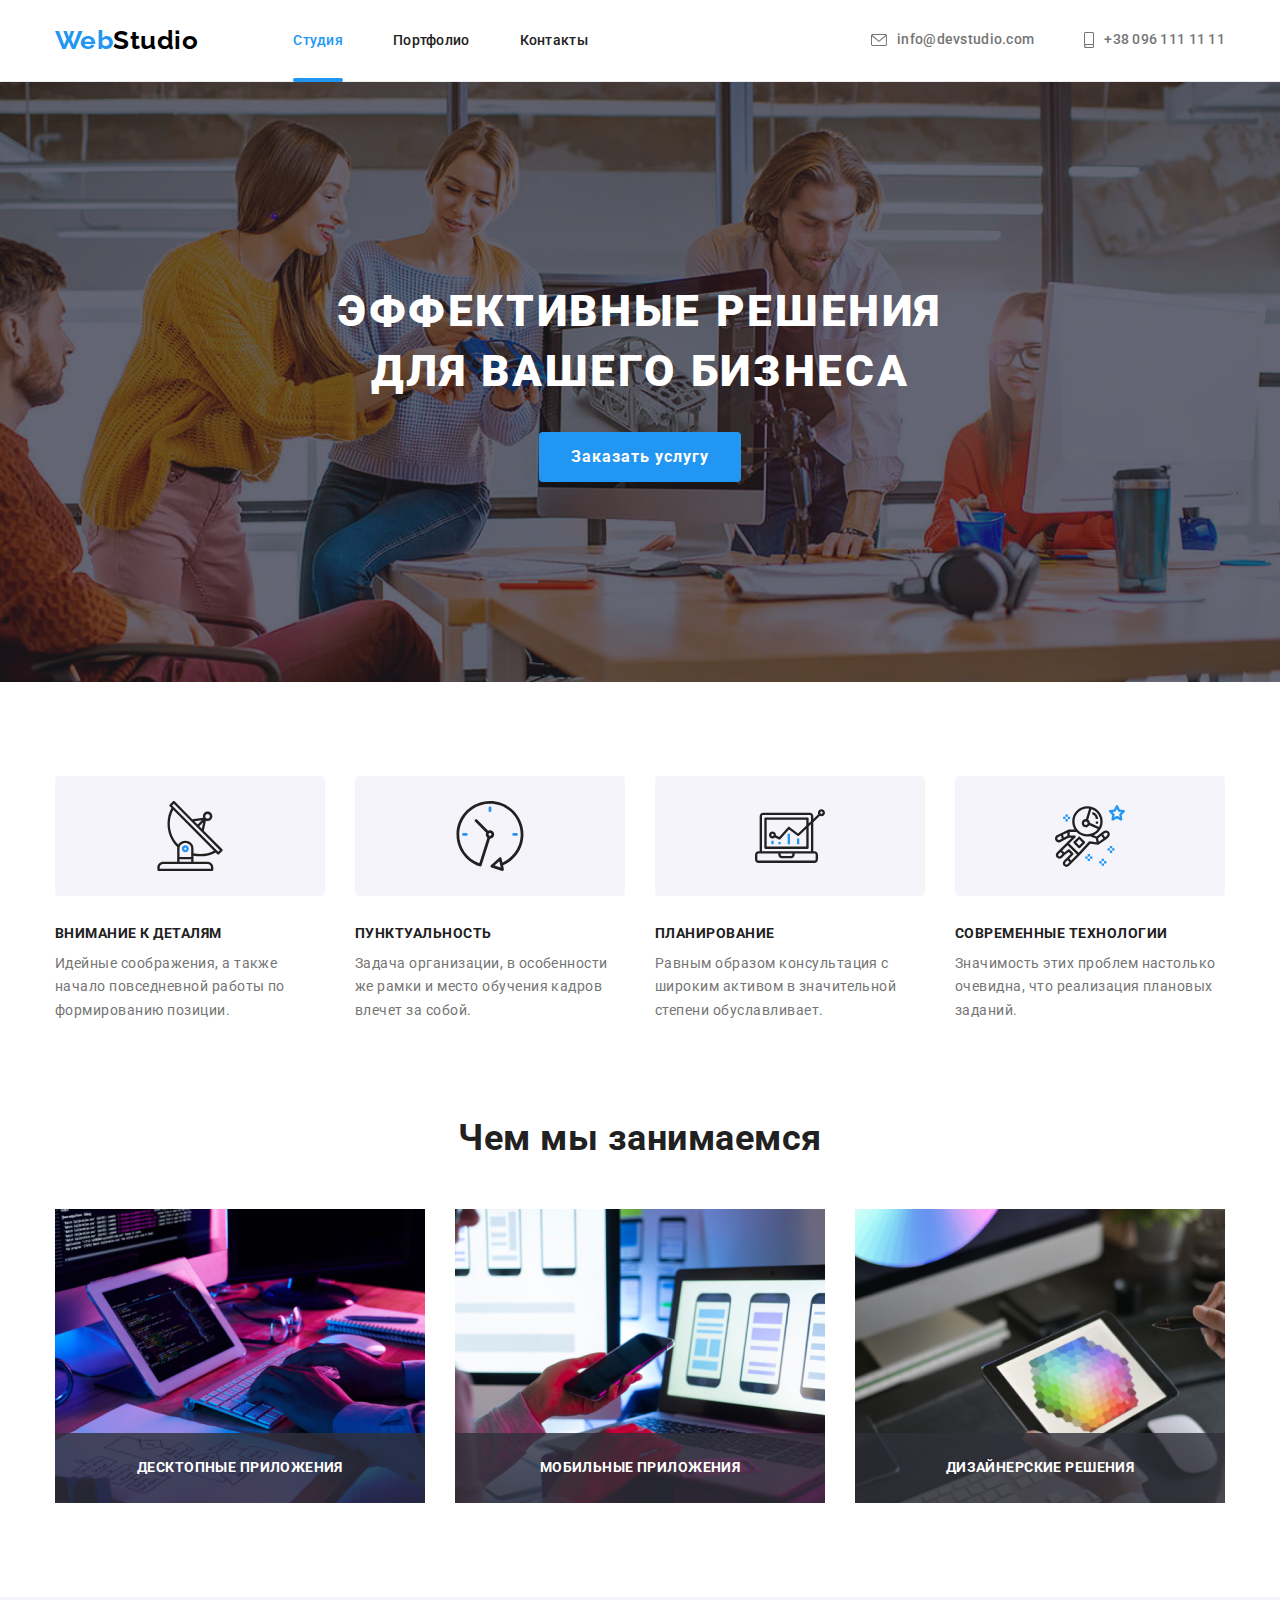
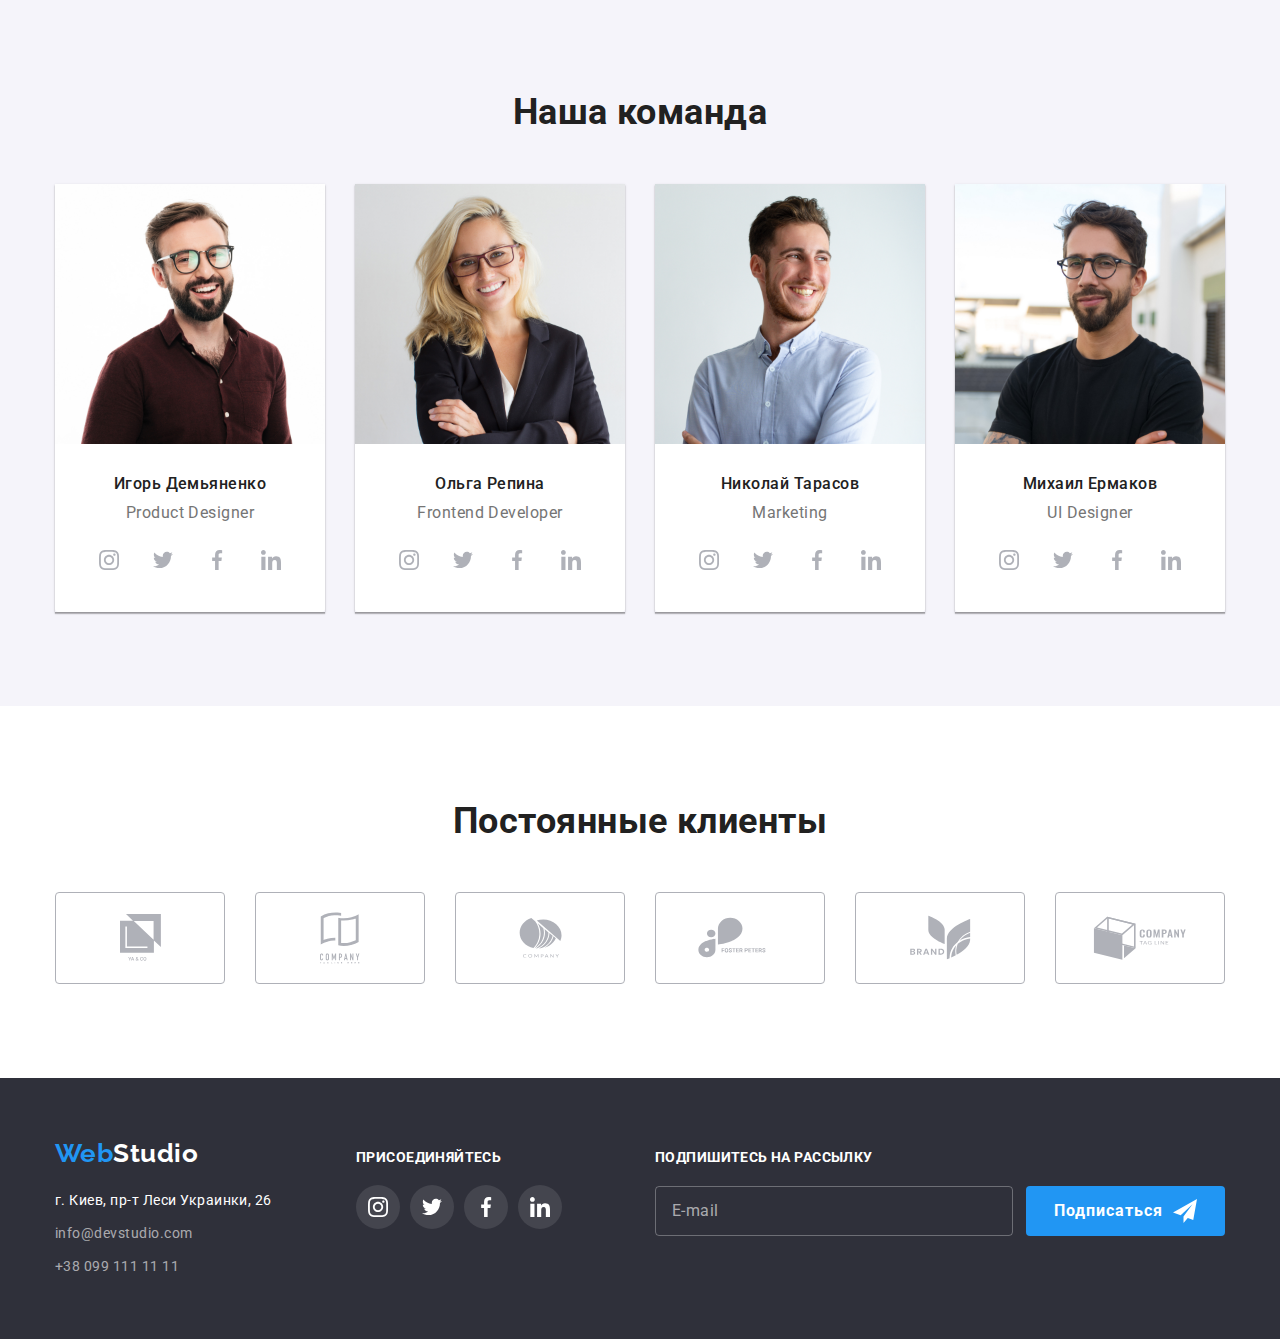
==== index.html @ 381caced "дз незаконченное" ====
<!DOCTYPE html>
<html lang="ru">
  <head>
    <meta charset="UTF-8" />
    <meta http-equiv="X-UA-Compatible" content="IE=edge" />
    <meta name="viewport" content="width=device-width, initial-scale=1.0" />
    <title>WebStudio</title>
    <link rel="preconnect" href="https://fonts.gstatic.com" />
    <link
      href="https://fonts.googleapis.com/css2?family=Raleway:wght@700&family=Roboto:wght@400;500;700;900&display=swap"
      rel="stylesheet"
    />
    <link
      rel="stylesheet"
      href="https://cdnjs.cloudflare.com/ajax/libs/modern-normalize/1.0.0/modern-normalize.min.css"
    />
    <!-- <link rel="stylesheet" href="./css/styles.css" /> -->
    <link rel="stylesheet" href="./css/main.min.css" />
  </head>
  <body>
    <header class="header">
      <div class="container header__container">
        <nav class="header__navigation">
          <a class="logo-link link" href="./index.html" lang="en"
            ><span class="logo-link__web">Web</span
            ><span class="logo-link__studio">Studio</span></a
          >
          <ul class="nav-list list">
            <li class="nav-list__item">
              <a
                class="nav-list__link link nav-list__link_current"
                href="./index.html"
                >Студия</a
              >
            </li>
            <li class="nav-list__item">
              <a class="nav-list__link link" href="./portfolio.html"
                >Портфолио</a
              >
            </li>
            <li class="nav-list__item">
              <a class="nav-list__link link" href="">Контакты</a>
            </li>
          </ul>
        </nav>
        <ul class="contacts list">
          <li class="contacts__item">
            <a class="contacts__link link" href="mailto:info@devstudio.com"
              ><svg class="contacts__mail-icon" width="16px" height="12px">
                <use href="./images/icons.svg#icon-envelope"></use>
              </svg>
              info@devstudio.com</a
            >
          </li>
          <li class="contacts__item">
            <a class="contacts__link link" href="tel:+380961111111"
              ><svg class="contacts__tel-icon" width="10px" height="16px">
                <use href="./images/icons.svg#icon-smartphone"></use>
              </svg>
              +38 096 111 11 11</a
            >
          </li>
        </ul>
      </div>
    </header>
    <main>
      <section class="hero">
        <div class="container hero__container">
          <h1 class="hero__title">Эффективные решения для вашего бизнеса</h1>
          <button class="modal-button" type="button" data-modal-open>
            Заказать услугу
          </button>
        </div>
      </section>
      <section class="advantages">
        <div class="container">
          <h2 class="visually-hidden">Преимущества</h2>
          <ul class="advantages__list list">
            <li class="advantages__item">
              <div class="advantages__icons">
                <svg class="advantages__icon" width="70px" height="70px">
                  <use href="./images/icons.svg#icon-antenna"></use>
                </svg>
              </div>
              <h3 class="advantages__title">Внимание к деталям</h3>
              <p class="advantages__text">
                Идейные соображения, а также начало повседневной работы по
                формированию позиции.
              </p>
            </li>
            <li class="advantages__item">
              <div class="advantages__icons">
                <svg class="advantages__icon" width="70px" height="70px">
                  <use href="./images/icons.svg#icon-clock"></use>
                </svg>
              </div>
              <h3 class="advantages__title">Пунктуальность</h3>
              <p class="advantages__text">
                Задача организации, в особенности же рамки и место обучения
                кадров влечет за собой.
              </p>
            </li>
            <li class="advantages__item">
              <div class="advantages__icons">
                <svg class="advantages__icon" width="70px" height="70px">
                  <use href="./images/icons.svg#icon-diagram"></use>
                </svg>
              </div>
              <h3 class="advantages__title">Планирование</h3>
              <p class="advantages__text">
                Равным образом консультация с широким активом в значительной
                степени обуславливает.
              </p>
            </li>
            <li class="advantages__item">
              <div class="advantages__icons">
                <svg class="advantages__icon" width="70px" height="70px">
                  <use href="./images/icons.svg#icon-astronaut"></use>
                </svg>
              </div>
              <h3 class="advantages__title">Современные технологии</h3>
              <p class="advantages__text">
                Значимость этих проблем настолько очевидна, что реализация
                плановых заданий.
              </p>
            </li>
          </ul>
        </div>
      </section>
      <section class="activity">
        <div class="container">
          <h2 class="activity__title">Чем мы занимаемся</h2>
          <ul class="activity__list list">
            <li class="activity__item">
              <img
                src="./images/deals/deals-img-1.jpg"
                alt="Разработчик набирает код"
                width="370"
                height="294"
              />
              <p class="activity__image-overlay">Десктопные приложения</p>
            </li>
            <li class="activity__item">
              <img
                src="./images/deals/deals-img-2.jpg"
                alt="Разработчик проверяет мобильную версию"
                width="370"
                height="294"
              />
              <p class="activity__image-overlay">Мобильные приложения</p>
            </li>
            <li class="activity__item">
              <img
                src="./images/deals/deals-img-3.jpg"
                alt="Разработчик выбирает цвет из палитры"
                width="370"
                height="294"
              />
              <p class="activity__image-overlay">Дизайнерские решения</p>
            </li>
          </ul>
        </div>
      </section>
      <section class="team section">
        <div class="container">
          <h2 class="team__title">Наша команда</h2>
          <ul class="team__list list">
            <li class="team__member">
              <img
                src="./images/team/team-card-1.jpg"
                alt="Игорь Демьяненко"
                width="270"
                height="260"
              />
              <div class="team__content">
                <h3 class="team__member-name">Игорь Демьяненко</h3>
                <p class="team__member-position" lang="en">Product Designer</p>
                <ul class="social-list list">
                  <li class="social-list__item">
                    <a href="#" class="social-list__link link">
                      <svg class="social-list__icon" width="20px" height="20px">
                        <use href="./images/icons.svg#icon-instagram"></use>
                      </svg>
                    </a>
                  </li>
                  <li class="social-list__item">
                    <a href="#" class="social-list__link link">
                      <svg class="social-list__icon" width="20px" height="20px">
                        <use href="./images/icons.svg#icon-twitter"></use>
                      </svg>
                    </a>
                  </li>
                  <li class="social-list__item">
                    <a href="#" class="social-list__link link">
                      <svg class="social-list__icon" width="20px" height="20px">
                        <use href="./images/icons.svg#icon-facebook"></use>
                      </svg>
                    </a>
                  </li>
                  <li class="social-list__item">
                    <a href="#" class="social-list__link link">
                      <svg class="social-list__icon" width="20px" height="20px">
                        <use href="./images/icons.svg#icon-linkedin"></use>
                      </svg>
                    </a>
                  </li>
                </ul>
              </div>
            </li>
            <li class="team__member">
              <img
                src="./images/team/team-card-2.jpg"
                alt="Ольга Репина"
                width="270"
                height="260"
              />
              <div class="team__content">
                <h3 class="team__member-name">Ольга Репина</h3>
                <p class="team__member-position" lang="en">
                  Frontend Developer
                </p>
                <ul class="social-list list">
                  <li class="social-list__item">
                    <a href="#" class="social-list__link link">
                      <svg class="social-list__icon" width="20px" height="20px">
                        <use href="./images/icons.svg#icon-instagram"></use>
                      </svg>
                    </a>
                  </li>
                  <li class="social-list__item">
                    <a href="#" class="social-list__link link">
                      <svg class="social-list__icon" width="20px" height="20px">
                        <use href="./images/icons.svg#icon-twitter"></use>
                      </svg>
                    </a>
                  </li>
                  <li class="social-list__item">
                    <a href="#" class="social-list__link link">
                      <svg class="social-list__icon" width="20px" height="20px">
                        <use href="./images/icons.svg#icon-facebook"></use>
                      </svg>
                    </a>
                  </li>
                  <li class="social-list__item">
                    <a href="#" class="social-list__link link">
                      <svg class="social-list__icon" width="20px" height="20px">
                        <use href="./images/icons.svg#icon-linkedin"></use>
                      </svg>
                    </a>
                  </li>
                </ul>
              </div>
            </li>
            <li class="team__member">
              <img
                src="./images/team/team-card-3.jpg"
                alt="Николай Тарасов"
                width="270"
                height="260"
              />
              <div class="team__content">
                <h3 class="team__member-name">Николай Тарасов</h3>
                <p class="team__member-position" lang="en">Marketing</p>
                <ul class="social-list list">
                  <li class="social-list__item">
                    <a href="#" class="social-list__link link">
                      <svg class="social-list__icon" width="20px" height="20px">
                        <use href="./images/icons.svg#icon-instagram"></use>
                      </svg>
                    </a>
                  </li>
                  <li class="social-list__item">
                    <a href="#" class="social-list__link link">
                      <svg class="social-list__icon" width="20px" height="20px">
                        <use href="./images/icons.svg#icon-twitter"></use>
                      </svg>
                    </a>
                  </li>
                  <li class="social-list__item">
                    <a href="#" class="social-list__link link">
                      <svg class="social-list__icon" width="20px" height="20px">
                        <use href="./images/icons.svg#icon-facebook"></use>
                      </svg>
                    </a>
                  </li>
                  <li class="social-list__item">
                    <a href="#" class="social-list__link link">
                      <svg class="social-list__icon" width="20px" height="20px">
                        <use href="./images/icons.svg#icon-linkedin"></use>
                      </svg>
                    </a>
                  </li>
                </ul>
              </div>
            </li>
            <li class="team__member">
              <img
                src="./images/team/team-card-4.jpg"
                alt="Михаил Ермаков"
                width="270"
                height="260"
              />
              <div class="team__content">
                <h3 class="team__member-name">Михаил Ермаков</h3>
                <p class="team__member-position" lang="en">UI Designer</p>
                <ul class="social-list list">
                  <li class="social-list__item">
                    <a href="#" class="social-list__link link">
                      <svg class="social-list__icon" width="20px" height="20px">
                        <use href="./images/icons.svg#icon-instagram"></use>
                      </svg>
                    </a>
                  </li>
                  <li class="social-list__item">
                    <a href="#" class="social-list__link link">
                      <svg class="social-list__icon" width="20px" height="20px">
                        <use href="./images/icons.svg#icon-twitter"></use>
                      </svg>
                    </a>
                  </li>
                  <li class="social-list__item">
                    <a href="#" class="social-list__link link">
                      <svg class="social-list__icon" width="20px" height="20px">
                        <use href="./images/icons.svg#icon-facebook"></use>
                      </svg>
                    </a>
                  </li>
                  <li class="social-list__item">
                    <a href="#" class="social-list__link link">
                      <svg class="social-list__icon" width="20px" height="20px">
                        <use href="./images/icons.svg#icon-linkedin"></use>
                      </svg>
                    </a>
                  </li>
                </ul>
              </div>
            </li>
          </ul>
        </div>
      </section>
      <section class="clients section">
        <div class="container">
          <h2 class="clients__title">Постоянные клиенты</h2>
          <ul class="clients__list list">
            <li class="clients__item">
              <a href="#" class="clients__link link">
                <svg class="clients__icon" width="41px" height="47px">
                  <use href="./images/icons.svg#icon-client1"></use>
                </svg>
              </a>
            </li>
            <li class="clients__item">
              <a href="#" class="clients__link link">
                <svg class="clients__icon" width="40px" height="52px">
                  <use href="./images/icons.svg#icon-client2"></use>
                </svg>
              </a>
            </li>
            <li class="clients__item">
              <a href="#" class="clients__link link">
                <svg class="clients__icon" width="43px" height="41px">
                  <use href="./images/icons.svg#icon-client3"></use>
                </svg>
              </a>
            </li>
            <li class="clients__item">
              <a href="#" class="clients__link link">
                <svg class="clients__icon" width="84px" height="41px">
                  <use href="./images/icons.svg#icon-client4"></use>
                </svg>
              </a>
            </li>
            <li class="clients__item">
              <a href="#" class="clients__link link">
                <svg class="clients__icon" width="63px" height="45px">
                  <use href="./images/icons.svg#icon-client5"></use>
                </svg>
              </a>
            </li>
            <li class="clients__item">
              <a href="#" class="clients__link link">
                <svg class="clients__icon" width="94px" height="44px">
                  <use href="./images/icons.svg#icon-client6"></use>
                </svg>
              </a>
            </li>
          </ul>
        </div>
      </section>
    </main>
    <footer class="footer">
      <div class="container footer-container">
        <div class="footer__nav">
          <a class="logo-link link" href="./index.html" lang="en"
            ><span class="logo-link__web">Web</span
            ><span class="logo-link__studio--dark-theme">Studio</span></a
          >
          <address class="address">
            <ul class="address__list list">
              <li class="address__list-item">
                <a
                  class="address-link link"
                  href="https://goo.gl/maps/JNLPbFYcP9aP2cdr9"
                  target="_blank"
                  rel="noopener noreferrer"
                  >г. Киев, пр-т Леси Украинки, 26</a
                >
              </li>

              <li class="address__list-item">
                <a
                  class="address__mail-link link"
                  href="mailto:info@devstudio.com"
                  >info@devstudio.com</a
                >
              </li>

              <li class="address__list-item">
                <a class="address__tel-link link" href="tel:+380991111111"
                  >+38 099 111 11 11</a
                >
              </li>
            </ul>
          </address>
        </div>
        <div class="footer__social-wrapper">
          <h2 class="footer__social-title">Присоединяйтесь</h2>
          <ul class="social-list list">
            <li class="social-list__item social-list__item_footer">
              <a
                href="#"
                class="social-list__link link social-list__link_footer"
              >
                <svg
                  class="social-list__icon_footer"
                  width="20px"
                  height="20px"
                >
                  <use href="./images/icons.svg#icon-instagram"></use>
                </svg>
              </a>
            </li>
            <li class="social-list__item social-list__item_footer">
              <a
                href="#"
                class="social-list__link link social-list__link_footer"
              >
                <svg
                  class="social-list__icon_footer"
                  width="20px"
                  height="20px"
                >
                  <use href="./images/icons.svg#icon-twitter"></use>
                </svg>
              </a>
            </li>
            <li class="social-list__item social-list__item_footer">
              <a
                href="#"
                class="social-list__link link social-list__link_footer"
              >
                <svg
                  class="social-list__icon_footer"
                  width="20px"
                  height="20px"
                >
                  <use href="./images/icons.svg#icon-facebook"></use>
                </svg>
              </a>
            </li>
            <li class="social-list__item social-list__item_footer">
              <a
                href="#"
                class="social-list__link link social-list__link_footer"
              >
                <svg
                  class="social-list__icon_footer"
                  width="20px"
                  height="20px"
                >
                  <use href="./images/icons.svg#icon-linkedin"></use>
                </svg>
              </a>
            </li>
          </ul>
        </div>
        <form class="subscription-form">
          <div class="subscription-form__input-wrapper">
            <label class="subscription-form__offer">
              Подпишитесь на рассылку
              <input
                type="email"
                name="user-email"
                class="footer-form-input"
                placeholder="E-mail"
                required
              />
            </label>
          </div>
          <button type="submit" class="subscription-button">
            Подписаться
            <svg class="subscription-button__icon" width="24px" height="24px">
              <use href="./images/icons.svg#icon-send"></use>
            </svg>
          </button>
        </form>
      </div>
    </footer>
    <div class="backdrop is-hidden" data-modal>
      <div class="modal-window">
        <button type="button" class="close-button" data-modal-close>
          <svg class="close-button__icon" width="18px" height="18px">
            <use href="./images/icons.svg#icon-close-button"></use>
          </svg>
        </button>
        <form action="#" method="GET" class="modal-form">
          <p class="modal-form__heading">
            Оставьте свои данные, мы вам перезвоним
          </p>
          <label class="modal-form__field">
            Имя
            <span class="modal-form__input-wrapper">
              <input
                type="text"
                name="user-name"
                class="modal-form__input"
                minlength="2"
                required
              />
              <svg class="modal-form__icon">
                <use href="./images/icons.svg#icon-person"></use>
              </svg>
            </span>
          </label>
          <label class="modal-form__field">
            Телефон
            <span class="modal-form__input-wrapper">
              <input
                type="tel"
                name="user-phone"
                class="modal-form__input"
                pattern="[0-9]{3}-[0-9]{3}-[0-9]{2}-[0-9]{2}"
                title="099-999-99-99"
                required
              /><svg class="modal-form__icon">
                <use href="./images/icons.svg#icon-phone"></use>
              </svg>
            </span>
          </label>
          <label class="modal-form__field">
            Почта
            <span class="modal-form__input-wrapper">
              <input
                type="email"
                name="user-email"
                class="modal-form__input"
              /><svg class="modal-form__icon">
                <use href="./images/icons.svg#icon-email"></use>
              </svg> </span
          ></label>
          <label class="modal-form__field">
            Комментарий
            <textarea
              name="user-message"
              class="modal-form__message"
              placeholder="Введите текст"
            ></textarea>
          </label>
          <input
            type="checkbox"
            name="user-policy"
            class="modal-form__checkbox visually-hidden"
            id="checkbox-policy"
            required
          />
          <label for="checkbox-policy" class="modal-form__agreement"
            >Соглашаюсь с рассылкой и принимаю
            <a class="modal-form__contract-link" href="">Условия договора</a>
          </label>
          <button type="submit" class="sending-button">Отправить</button>
        </form>
      </div>
    </div>
    <script src="./js/modal.js"></script>
  </body>
</html>
---- css/main.min.css ----
:root{--main-font: "Roboto", sans-serif;--logo-font: "Raleway", sans-serif;--accent-color: #2196f3;--accent-overlay-color: rgba(33, 150, 243, 0.9);--backlight-color: #188ce8;--main-text-color: #757575;--heading-color: #212121;--dark-background-text-color: #ffffff;--section-background-color: #2f303a;--logo-color: #000000;--footer-contacts-color: #ffffff99;--accent-background-color: #f5f4fa;--background-hero-color: #c4c4c4;--activity-background-color: rgba(47, 48, 58, 0.8);--icon-color: #afb1b8;--timing-cubic: cubic-bezier(0.4, 0, 0.2, 1);--modal-backdrop: rgba(0, 0, 0, 0.2);--transition-duration: 250ms;--modal-form-border: rgba(33, 33, 33, 0.2);--placeholder-text-color: rgba(117, 117, 117, 0.5);--footer-form-label-color: rgba(255, 255, 255, 0.6);--footer-form-border-color: rgba(255, 255, 255, 0.3)}.visually-hidden{position:absolute;width:1px;height:1px;margin:-1px;border:0;padding:0;white-space:nowrap;clip-path:inset(100%);clip:rect(0 0 0 0);overflow:hidden}h1,h2,h3,h4,h5,h6,p{margin-top:0;margin-bottom:0}ul{margin-top:0;margin-bottom:0;padding-left:0}img{display:block}.list{list-style:none}.link{text-decoration:none;display:inline-block}body{font-family:var(--main-font);color:var(--main-text-color);letter-spacing:0.03em}.section{padding-top:94px;padding-bottom:94px}.container{width:1200px;padding-left:15px;padding-right:15px;margin:0 auto}.modal-button{min-width:200px;height:50px;border:none;border-radius:4px;padding:10px 32px;font-family:inherit;font-weight:700;font-size:16px;line-height:1.87;text-align:center;letter-spacing:0.06em;color:var(--dark-background-text-color);background-color:var(--accent-color);cursor:pointer;transition:background-color var(--transition-duration) var(--timing-cubic)}.modal-button:hover,.modal-button:focus{background-color:var(--backlight-color);outline:none}.logo-link__web{color:var(--accent-color)}.logo-link__studio{color:var(--logo-color)}.logo-link__studio--dark-theme{color:var(--dark-background-text-color)}.logo-link{font-family:var(--logo-font);font-weight:700;font-size:26px;line-height:1.19}.logo-link:focus{outline:none}.header .logo-link{margin-right:95px}.footer .logo-link{margin-bottom:20px}.header__navigation{display:flex}.nav-list{display:flex;align-items:center}.nav-list__item:not(:last-child){margin-right:50px}.nav-list__link{position:relative;font-weight:500;font-size:14px;line-height:1.14;letter-spacing:0.02em;color:var(--heading-color);transition:color var(--transition-duration) var(--timing-cubic)}.nav-list__link:hover,.nav-list__link:focus{color:var(--accent-color);outline:none}.nav-list__link_current{color:var(--accent-color)}.nav-list__link_current::after{position:absolute;bottom:-33px;content:"";display:block;width:100%;height:4px;border-radius:2px;background-color:var(--accent-color)}.contacts{display:flex;margin-left:auto}.contacts__link{display:flex;align-items:center;font-weight:500;font-size:14px;line-height:1.14;letter-spacing:0.02em;color:var(--main-text-color);transition:color var(--transition-duration) var(--timing-cubic)}.contacts__link:hover,.contacts__link:focus{color:var(--accent-color);outline:none}.contacts__item{display:flex;align-items:center}.contacts__item:not(:last-child){margin-right:50px}.contacts__mail-icon{fill:currentColor;margin-right:10px}.contacts__tel-icon{fill:currentColor;margin-right:10px}.activity__title,.team__title,.clients__title{margin-bottom:50px;font-size:36px;line-height:1.17;text-align:center;color:var(--heading-color)}.social-list{display:flex;justify-content:space-between}.social-list__link{display:flex;justify-content:center;align-items:center;width:44px;height:44px;border-radius:50%;transition:background-color var(--transition-duration) var(--timing-cubic)}.social-list__link:hover,.social-list__link:focus{background-color:var(--accent-color);outline:none}.social-list__icon{fill:var(--icon-color);transition:fill var(--transition-duration) var(--timing-cubic)}.social-list__link:hover .social-list__icon,.social-list__link:focus .social-list__icon{fill:var(--dark-background-text-color)}.social-list__icon_footer{fill:var(--dark-background-text-color)}.footer__social-wrapper{margin-right:93px}.social-list__item_footer:not(:last-child){margin-right:10px}.social-list__link_footer{background-color:rgba(255,255,255,0.1)}.social-list__link_footer:hover,.social-list__link_footer:focus{background-color:var(--accent-color)}.address{width:231px;margin-right:70px}.address__list-item{font-style:normal;font-weight:400;font-size:14px;line-height:1.71}.address__list-item:not(:last-child){margin-bottom:9px}.address-link{color:var(--dark-background-text-color);transition:color var(--transition-duration) var(--timing-cubic)}.address-link:hover,.address-link:focus{color:var(--accent-color);outline:none}.address__mail-link{color:var(--footer-contacts-color);transition:color var(--transition-duration) var(--timing-cubic)}.address__mail-link:hover,.address__mail-link:focus{color:var(--accent-color);outline:none}.address__tel-link{color:var(--footer-contacts-color);transition:color var(--transition-duration) var(--timing-cubic)}.address__tel-link:hover,.address__tel-link:focus{color:var(--accent-color);outline:none}.subscription-form{display:flex;justify-content:flex-start;align-items:flex-end}.subscription-form__offer{font-weight:700;font-size:14px;line-height:1.14;letter-spacing:0.03em;text-transform:uppercase;color:var(--dark-background-text-color)}.footer-form-input{background-color:transparent;width:358px;height:50px;margin-right:12px;margin-top:20px;color:var(--dark-background-text-color);border:1px solid var(--footer-form-border-color);border-radius:4px;drop-shadow:0px 4px 4px rgba(0,0,0,0.15);padding:15px 16px;outline:none;transition:border-color var(--transition-duration) var(--timing-cubic)}.footer-form-input::placeholder{font-size:16px;line-height:1.25;letter-spacing:0.03em;color:var(--footer-form-label-color)}.footer-form-input:focus{border-color:var(--accent-color)}.subscription-button{display:flex;align-items:center;padding:10px 28px;width:200px;height:50px;font-weight:700;font-size:16px;line-height:1.88;letter-spacing:0.06em;color:var(--dark-background-text-color);background-color:var(--accent-color);border:none;border-radius:4px;outline:none;cursor:pointer;transition:background-color var(--transition-duration) var(--timing-cubic)}.subscription-button:hover,.subscription-button:focus{background-color:var(--backlight-color)}.subscription-button__icon{margin-left:10px;fill:currentColor}.backdrop{position:fixed;top:0%;left:0;width:100vw;height:100vh;background-color:var(--modal-backdrop);z-index:100;transition:opacity var(--transition-duration) var(--timing-cubic),visibility var(--transition-duration) var(--timing-cubic)}.is-hidden{opacity:0;visibility:hidden;pointer-events:none}.modal-window{position:absolute;top:50%;left:50%;transform:translate(-50%, -50%) scale(1);width:528px;height:580px;background-color:var(--dark-background-text-color);border-radius:4px;box-shadow:0px 1px 3px rgba(0,0,0,0.12),0px 1px 1px rgba(0,0,0,0.14),0px 2px 1px rgba(0,0,0,0.2);transition:transform var(--transition-duration) var(--timing-cubic);padding:40px}.backdrop.is-hidden .modal-window{transform:translate(-50%, -50%) scale(1.3)}.close-button{position:absolute;top:8px;right:8px;display:flex;justify-content:center;align-items:center;padding:0;width:30px;height:30px;border:1px solid rgba(0,0,0,0.1);border-radius:50%;background-color:transparent;cursor:pointer;outline:none}.close-button:hover .close-button__icon,.close-button:focus .close-button__icon{fill:var(--accent-color)}.modal-form{display:flex;flex-direction:column}.modal-form__heading{font-weight:700;font-size:20px;line-height:23px;text-align:center;letter-spacing:0.03em;color:var(--heading-color);margin-bottom:12px}.modal-form__input-wrapper{position:relative;display:block;margin-top:4px}.modal-form__field{margin-bottom:10px;font-size:12px;line-height:1.17;letter-spacing:0.01em;color:var(--main-text-color)}.modal-form__input{width:100%;height:40px;border:1px solid var(--modal-form-border);border-radius:4px;padding-left:42px;transition:border-color var(--transition-duration) var(--timing-cubic)}.modal-form__input:focus{border-color:var(--accent-color);outline:none}.modal-form__icon{position:absolute;top:50%;left:12px;transform:translateY(-50%);width:18px;height:18px;transition:fill var(--transition-duration) var(--timing-cubic)}.modal-form__input:focus+.modal-form__icon{fill:var(--accent-color)}.modal-form__message{height:120px;width:100%;border:1px solid var(--modal-form-border);border-radius:4px;margin-top:4px;margin-bottom:20px;padding:12px 16px;resize:none;transition:border-color var(--transition-duration) var(--timing-cubic)}.modal-form__message::placeholder{font-size:12px;line-height:1.17;letter-spacing:0.01em;color:var(--placeholder-text-color)}.modal-form__message:focus{border-color:var(--accent-color);outline:none}.modal-form__agreement{font-size:14px;line-height:1.71;letter-spacing:0.03em;color:var(--main-text-color);margin-bottom:30px}.modal-form__agreement::before{content:"";display:inline-block;vertical-align:middle;margin-right:8px;width:16px;height:15px;border:2px solid #000000;border-radius:2px;cursor:pointer;transition:background-color 500ms var(--timing-cubic)}.modal-form__checkbox:checked+.modal-form__agreement::before{background-color:var(--accent-color);border:none;fill:var(--dark-background-text-color);background-image:url("../images/icon-check.svg")}.modal-form__checkbox:focus+.modal-form__agreement::before,.modal-form__checkbox:hover+.modal-form__agreement::before{outline:1px solid var(--accent-color)}.modal-form__contract-link{color:var(--accent-color);transition:color var(--transition-duration) var(--timing-cubic)}.modal-form__contract-link:focus,.modal-form__contract-link:hover{color:var(--backlight-color);outline-color:var(--backlight-color)}.sending-button{align-self:center;padding:10px 55px;font-weight:700;font-size:16px;line-height:1.88;letter-spacing:0.06em;color:var(--dark-background-text-color);background-color:var(--accent-color);box-shadow:0px 4px 4px rgba(0,0,0,0.15);border:none;border-radius:4px;outline:none;transition:background-color var(--transition-duration) var(--timing-cubic),box-shadow var(--transition-duration) var(--timing-cubic);cursor:pointer}.sending-button:hover,.sending-button:focus{background-color:var(--backlight-color);box-shadow:0px 4px 4px rgba(0,0,0,0.35)}.header{border-bottom:1px solid #ececec;padding-top:25px;padding-bottom:25px}.header__container{display:flex;align-items:center}.hero__container{text-align:center}.hero{background-color:var(--section-background-color);padding-top:200px;padding-bottom:200px;margin:0 auto;background-color:var(--background-hero-color);background-image:linear-gradient(rgba(47,48,58,0.4), rgba(47,48,58,0.4)),url("../images/hero/bg-img.jpg");background-repeat:no-repeat;background-position:center;background-size:cover;max-width:1600px}.hero__title{margin:0 auto 30px;width:696px;font-weight:900;font-size:44px;line-height:1.36;text-align:center;letter-spacing:0.06em;text-transform:uppercase;color:var(--dark-background-text-color)}.advantages{padding-top:94px;padding-bottom:47px}.advantages__list{display:flex;flex-wrap:wrap;margin-top:-30px;margin-left:-30px}.advantages__item{margin-top:30px;margin-left:30px}.advantages__icons{display:flex;justify-content:center;align-items:center;width:270px;height:120px;background-color:var(--accent-background-color);border-radius:4px;margin-bottom:30px}.advantages__title{margin-bottom:10px;font-size:14px;line-height:1.14;text-transform:uppercase;color:var(--heading-color)}.advantages__text{width:270px;font-size:14px;line-height:1.71}.activity{padding-top:47px;padding-bottom:94px}.activity__list{display:flex;flex-wrap:wrap;margin-top:-30px;margin-left:-30px}.activity__item{position:relative;margin-top:30px;margin-left:30px}.activity__image-overlay{position:absolute;bottom:0;width:100%;height:70px;display:flex;justify-content:center;align-items:center;font-weight:700;font-size:14px;line-height:1.14;text-align:center;letter-spacing:0.03em;text-transform:uppercase;color:var(--dark-background-text-color);background-color:var(--activity-background-color)}.team{background-color:var(--accent-background-color)}.team__list{display:flex;flex-wrap:wrap;margin-left:-30px;margin-top:-30px;justify-content:space-between}.team__content{padding:30px 32px;background-color:var(--dark-background-text-color);border-bottom-left-radius:4px;border-bottom-right-radius:4px}.team__member{flex-basis:calc((100% - 120px) / 4);margin-left:30px;margin-top:30px;box-shadow:0px 1px 3px rgba(0,0,0,0.12),0px 1px 1px rgba(0,0,0,0.14),0px 2px 1px rgba(0,0,0,0.2)}.team__member-name{margin-bottom:10px;text-align:center;font-weight:500;font-size:16px;line-height:1.19;color:var(--heading-color)}.team__member-position{text-align:center;font-size:16px;line-height:1.19;margin-bottom:16px}.clients__list{display:flex;justify-content:space-between}.clients__link{display:flex;justify-content:center;align-items:center;border:1px solid var(--icon-color);border-radius:4px;width:170px;height:92px;transition:border-color var(--transition-duration) var(--timing-cubic)}.clients__link:hover,.clients__link:focus{border:1px solid var(--accent-color);outline:none}.clients__icon{fill:var(--icon-color);transition:fill var(--transition-duration) var(--timing-cubic)}.clients__link:hover .clients__icon,.clients__link:focus .clients__icon{fill:var(--accent-color)}.filters-container{display:flex;justify-content:center;margin-bottom:50px}.filters-portfolio:not(:last-child){margin-right:8px}.filter-buttons{padding:6px 22px;border:none;border-radius:4px;font-weight:500;font-size:16px;line-height:1.62;color:var(--heading-color);background-color:var(--accent-background-color);cursor:pointer;transition:color var(--transition-duration) var(--timing-cubic),background-color var(--transition-duration) var(--timing-cubic),box-shadow var(--transition-duration) var(--timing-cubic)}.filter-buttons:hover,.filter-buttons:focus{color:var(--dark-background-text-color);background-color:var(--accent-color);box-shadow:0px 3px 1px rgba(0,0,0,0.1),0px 1px 2px rgba(0,0,0,0.08),0px 2px 2px rgba(0,0,0,0.12);outline:none}.examples-container{display:flex;flex-wrap:wrap;margin-top:-30px;margin-left:-30px}.example-signature{padding:20px 24px;border-bottom:1px solid var(--accent-background-color);border-left:1px solid var(--accent-background-color);border-right:1px solid var(--accent-background-color)}.example-card{flex-basis:calc((100% - 90px) / 3);margin-top:30px;margin-left:30px}.example-link{transition:box-shadow var(--transition-duration) var(--timing-cubic)}.example-link:hover,.example-link:focus{box-shadow:0px 1px 1px rgba(0,0,0,0.12),0px 4px 4px rgba(0,0,0,0.06),1px 4px 6px rgba(0,0,0,0.16);outline:none}.portfolio-card-wrapper{position:relative;overflow:hidden}.portfolio-overlay{position:absolute;top:0;left:0;height:100%;width:100%;padding:63px 24px;font-size:18px;line-height:1.56;letter-spacing:0.03em;color:var(--dark-background-text-color);background:var(--accent-overlay-color);overflow:auto;transform:translateY(100%);transition:transform var(--transition-duration) var(--timing-cubic)}.example-link:hover .portfolio-overlay,.example-link:focus .portfolio-overlay{transform:translateY(0)}.example-title{margin-bottom:4px;font-size:18px;line-height:2;letter-spacing:0.06em;color:var(--heading-color)}.example-descr{font-size:16px;line-height:1.87;color:var(--main-text-color)}.abbr{text-transform:uppercase}.footer{background-color:var(--section-background-color);padding-top:60px;padding-bottom:60px}.footer-container{display:flex;align-items:baseline}.footer__social-title{font-size:14px;line-height:16px;letter-spacing:0.03em;text-transform:uppercase;color:var(--dark-background-text-color);margin-bottom:20px}
/*# sourceMappingURL=main.min.css.map */
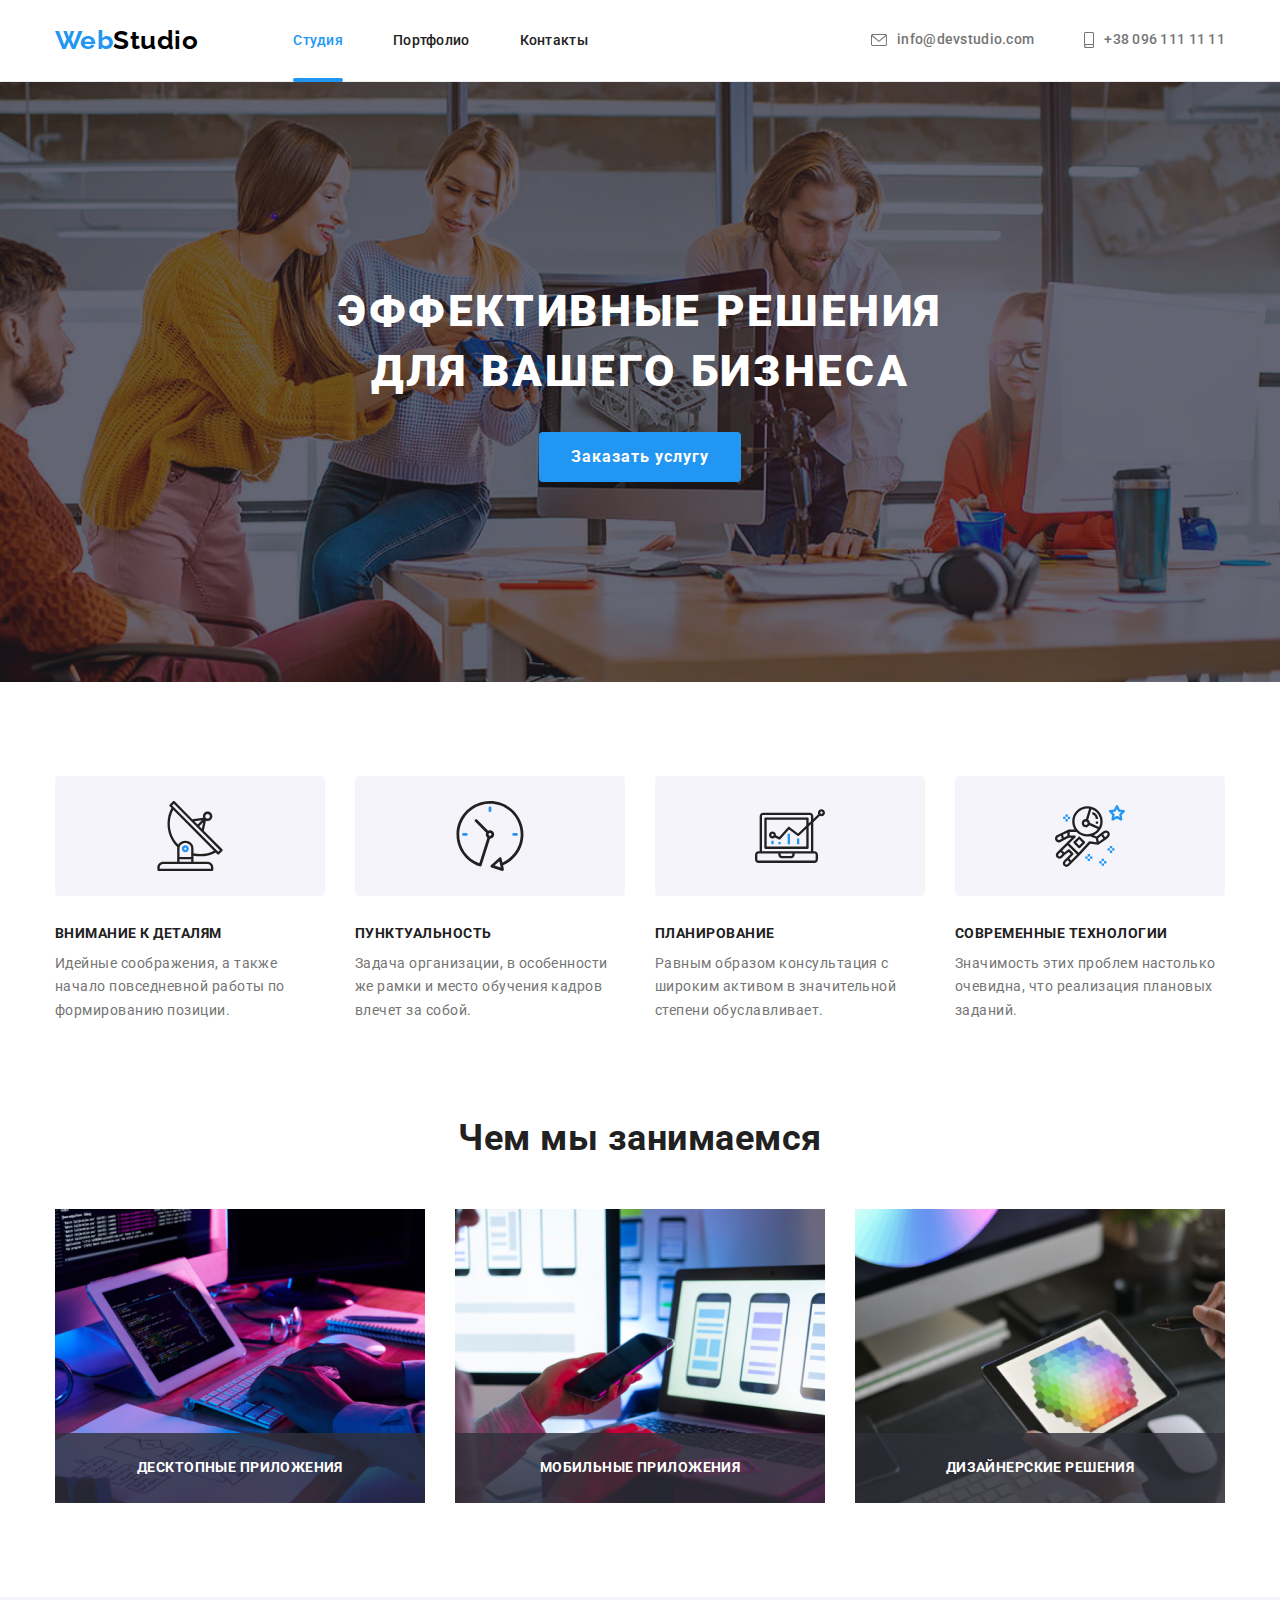
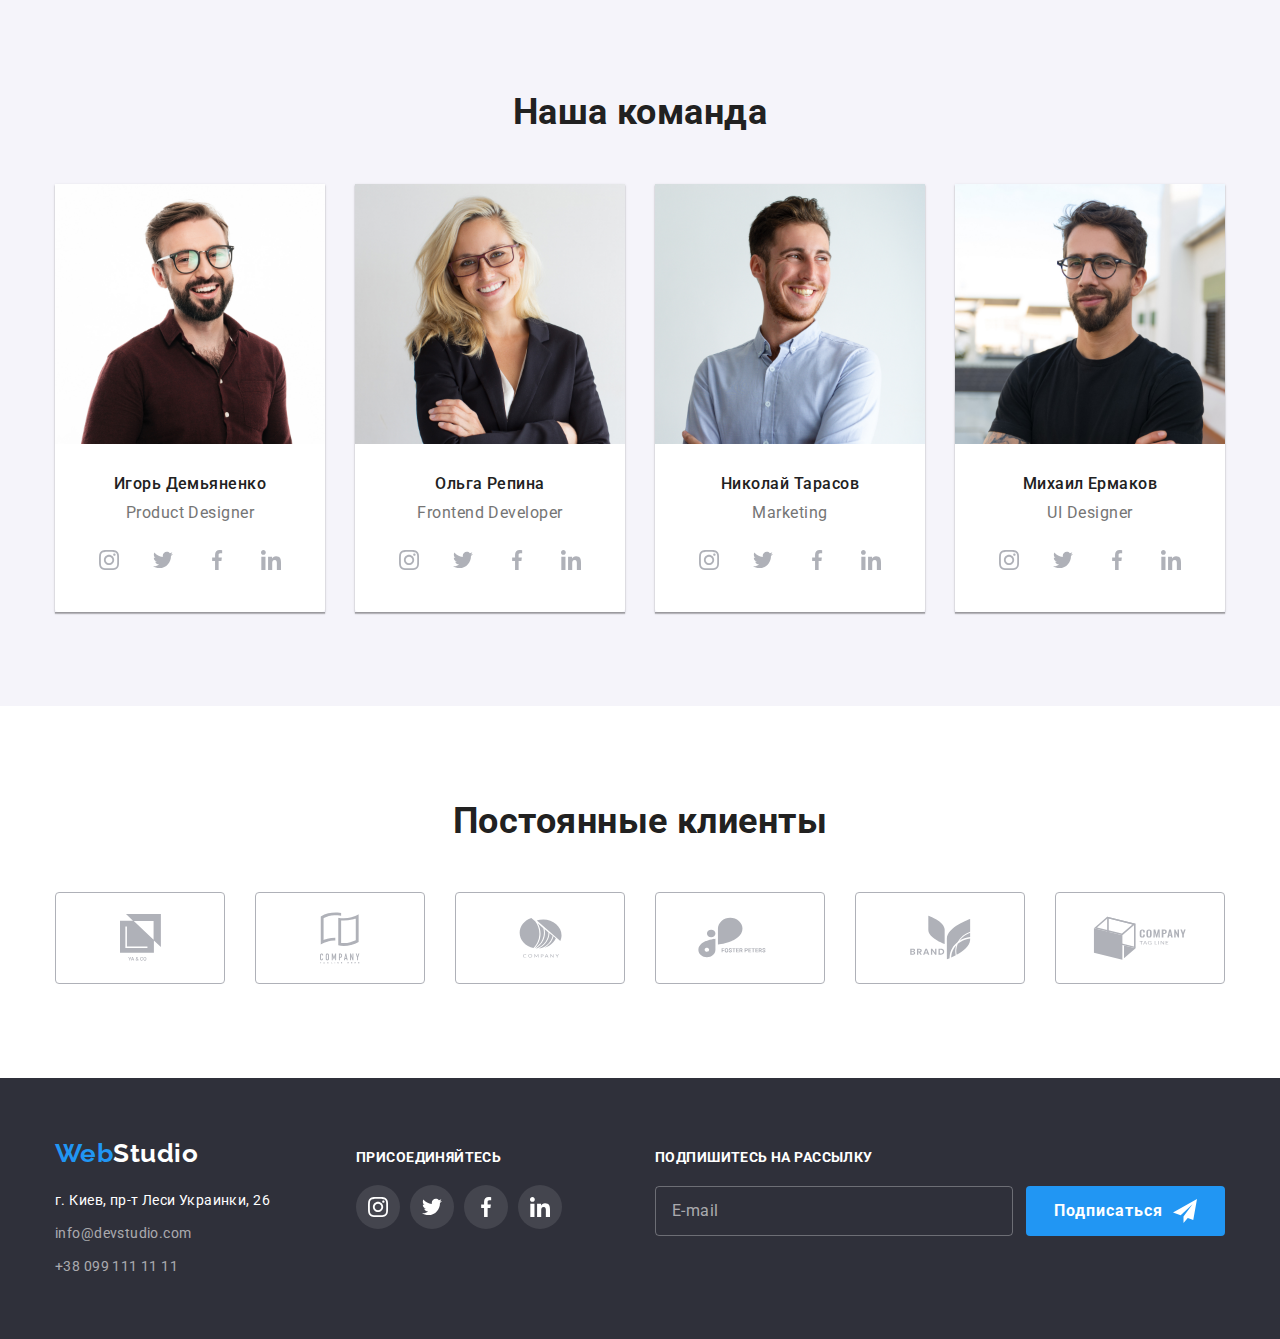
==== commit dbb601f2: "ДЗ 7 +БЭМ" ====
--- a/index.html
+++ b/index.html
@@ -21,7 +21,10 @@
     <header class="header">
       <div class="container header__container">
         <nav class="header__navigation">
-          <a class="logo-link link" href="./index.html" lang="en"
+          <a
+            class="logo-link header__logo-link link"
+            href="./index.html"
+            lang="en"
             ><span class="logo-link__web">Web</span
             ><span class="logo-link__studio">Studio</span></a
           >
@@ -43,7 +46,7 @@
             </li>
           </ul>
         </nav>
-        <ul class="contacts list">
+        <ul class="contacts header__contacts list">
           <li class="contacts__item">
             <a class="contacts__link link" href="mailto:info@devstudio.com"
               ><svg class="contacts__mail-icon" width="16px" height="12px">
@@ -391,11 +394,11 @@
     <footer class="footer">
       <div class="container footer-container">
         <div class="footer__nav">
-          <a class="logo-link link" href="./index.html" lang="en"
+          <a class="logo-link footer__logo-link link" href="./index.html" lang="en"
             ><span class="logo-link__web">Web</span
             ><span class="logo-link__studio--dark-theme">Studio</span></a
           >
-          <address class="address">
+          <address class="address footer__address">
             <ul class="address__list list">
               <li class="address__list-item">
                 <a
@@ -491,7 +494,7 @@
               <input
                 type="email"
                 name="user-email"
-                class="footer-form-input"
+                class="subscription-form__input"
                 placeholder="E-mail"
                 required
               />
--- a/css/main.min.css
+++ b/css/main.min.css
@@ -1,2 +1,2 @@
-:root{--main-font: "Roboto", sans-serif;--logo-font: "Raleway", sans-serif;--accent-color: #2196f3;--accent-overlay-color: rgba(33, 150, 243, 0.9);--backlight-color: #188ce8;--main-text-color: #757575;--heading-color: #212121;--dark-background-text-color: #ffffff;--section-background-color: #2f303a;--logo-color: #000000;--footer-contacts-color: #ffffff99;--accent-background-color: #f5f4fa;--background-hero-color: #c4c4c4;--activity-background-color: rgba(47, 48, 58, 0.8);--icon-color: #afb1b8;--timing-cubic: cubic-bezier(0.4, 0, 0.2, 1);--modal-backdrop: rgba(0, 0, 0, 0.2);--transition-duration: 250ms;--modal-form-border: rgba(33, 33, 33, 0.2);--placeholder-text-color: rgba(117, 117, 117, 0.5);--footer-form-label-color: rgba(255, 255, 255, 0.6);--footer-form-border-color: rgba(255, 255, 255, 0.3)}.visually-hidden{position:absolute;width:1px;height:1px;margin:-1px;border:0;padding:0;white-space:nowrap;clip-path:inset(100%);clip:rect(0 0 0 0);overflow:hidden}h1,h2,h3,h4,h5,h6,p{margin-top:0;margin-bottom:0}ul{margin-top:0;margin-bottom:0;padding-left:0}img{display:block}.list{list-style:none}.link{text-decoration:none;display:inline-block}body{font-family:var(--main-font);color:var(--main-text-color);letter-spacing:0.03em}.section{padding-top:94px;padding-bottom:94px}.container{width:1200px;padding-left:15px;padding-right:15px;margin:0 auto}.modal-button{min-width:200px;height:50px;border:none;border-radius:4px;padding:10px 32px;font-family:inherit;font-weight:700;font-size:16px;line-height:1.87;text-align:center;letter-spacing:0.06em;color:var(--dark-background-text-color);background-color:var(--accent-color);cursor:pointer;transition:background-color var(--transition-duration) var(--timing-cubic)}.modal-button:hover,.modal-button:focus{background-color:var(--backlight-color);outline:none}.logo-link__web{color:var(--accent-color)}.logo-link__studio{color:var(--logo-color)}.logo-link__studio--dark-theme{color:var(--dark-background-text-color)}.logo-link{font-family:var(--logo-font);font-weight:700;font-size:26px;line-height:1.19}.logo-link:focus{outline:none}.header .logo-link{margin-right:95px}.footer .logo-link{margin-bottom:20px}.header__navigation{display:flex}.nav-list{display:flex;align-items:center}.nav-list__item:not(:last-child){margin-right:50px}.nav-list__link{position:relative;font-weight:500;font-size:14px;line-height:1.14;letter-spacing:0.02em;color:var(--heading-color);transition:color var(--transition-duration) var(--timing-cubic)}.nav-list__link:hover,.nav-list__link:focus{color:var(--accent-color);outline:none}.nav-list__link_current{color:var(--accent-color)}.nav-list__link_current::after{position:absolute;bottom:-33px;content:"";display:block;width:100%;height:4px;border-radius:2px;background-color:var(--accent-color)}.contacts{display:flex;margin-left:auto}.contacts__link{display:flex;align-items:center;font-weight:500;font-size:14px;line-height:1.14;letter-spacing:0.02em;color:var(--main-text-color);transition:color var(--transition-duration) var(--timing-cubic)}.contacts__link:hover,.contacts__link:focus{color:var(--accent-color);outline:none}.contacts__item{display:flex;align-items:center}.contacts__item:not(:last-child){margin-right:50px}.contacts__mail-icon{fill:currentColor;margin-right:10px}.contacts__tel-icon{fill:currentColor;margin-right:10px}.activity__title,.team__title,.clients__title{margin-bottom:50px;font-size:36px;line-height:1.17;text-align:center;color:var(--heading-color)}.social-list{display:flex;justify-content:space-between}.social-list__link{display:flex;justify-content:center;align-items:center;width:44px;height:44px;border-radius:50%;transition:background-color var(--transition-duration) var(--timing-cubic)}.social-list__link:hover,.social-list__link:focus{background-color:var(--accent-color);outline:none}.social-list__icon{fill:var(--icon-color);transition:fill var(--transition-duration) var(--timing-cubic)}.social-list__link:hover .social-list__icon,.social-list__link:focus .social-list__icon{fill:var(--dark-background-text-color)}.social-list__icon_footer{fill:var(--dark-background-text-color)}.footer__social-wrapper{margin-right:93px}.social-list__item_footer:not(:last-child){margin-right:10px}.social-list__link_footer{background-color:rgba(255,255,255,0.1)}.social-list__link_footer:hover,.social-list__link_footer:focus{background-color:var(--accent-color)}.address{width:231px;margin-right:70px}.address__list-item{font-style:normal;font-weight:400;font-size:14px;line-height:1.71}.address__list-item:not(:last-child){margin-bottom:9px}.address-link{color:var(--dark-background-text-color);transition:color var(--transition-duration) var(--timing-cubic)}.address-link:hover,.address-link:focus{color:var(--accent-color);outline:none}.address__mail-link{color:var(--footer-contacts-color);transition:color var(--transition-duration) var(--timing-cubic)}.address__mail-link:hover,.address__mail-link:focus{color:var(--accent-color);outline:none}.address__tel-link{color:var(--footer-contacts-color);transition:color var(--transition-duration) var(--timing-cubic)}.address__tel-link:hover,.address__tel-link:focus{color:var(--accent-color);outline:none}.subscription-form{display:flex;justify-content:flex-start;align-items:flex-end}.subscription-form__offer{font-weight:700;font-size:14px;line-height:1.14;letter-spacing:0.03em;text-transform:uppercase;color:var(--dark-background-text-color)}.footer-form-input{background-color:transparent;width:358px;height:50px;margin-right:12px;margin-top:20px;color:var(--dark-background-text-color);border:1px solid var(--footer-form-border-color);border-radius:4px;drop-shadow:0px 4px 4px rgba(0,0,0,0.15);padding:15px 16px;outline:none;transition:border-color var(--transition-duration) var(--timing-cubic)}.footer-form-input::placeholder{font-size:16px;line-height:1.25;letter-spacing:0.03em;color:var(--footer-form-label-color)}.footer-form-input:focus{border-color:var(--accent-color)}.subscription-button{display:flex;align-items:center;padding:10px 28px;width:200px;height:50px;font-weight:700;font-size:16px;line-height:1.88;letter-spacing:0.06em;color:var(--dark-background-text-color);background-color:var(--accent-color);border:none;border-radius:4px;outline:none;cursor:pointer;transition:background-color var(--transition-duration) var(--timing-cubic)}.subscription-button:hover,.subscription-button:focus{background-color:var(--backlight-color)}.subscription-button__icon{margin-left:10px;fill:currentColor}.backdrop{position:fixed;top:0%;left:0;width:100vw;height:100vh;background-color:var(--modal-backdrop);z-index:100;transition:opacity var(--transition-duration) var(--timing-cubic),visibility var(--transition-duration) var(--timing-cubic)}.is-hidden{opacity:0;visibility:hidden;pointer-events:none}.modal-window{position:absolute;top:50%;left:50%;transform:translate(-50%, -50%) scale(1);width:528px;height:580px;background-color:var(--dark-background-text-color);border-radius:4px;box-shadow:0px 1px 3px rgba(0,0,0,0.12),0px 1px 1px rgba(0,0,0,0.14),0px 2px 1px rgba(0,0,0,0.2);transition:transform var(--transition-duration) var(--timing-cubic);padding:40px}.backdrop.is-hidden .modal-window{transform:translate(-50%, -50%) scale(1.3)}.close-button{position:absolute;top:8px;right:8px;display:flex;justify-content:center;align-items:center;padding:0;width:30px;height:30px;border:1px solid rgba(0,0,0,0.1);border-radius:50%;background-color:transparent;cursor:pointer;outline:none}.close-button:hover .close-button__icon,.close-button:focus .close-button__icon{fill:var(--accent-color)}.modal-form{display:flex;flex-direction:column}.modal-form__heading{font-weight:700;font-size:20px;line-height:23px;text-align:center;letter-spacing:0.03em;color:var(--heading-color);margin-bottom:12px}.modal-form__input-wrapper{position:relative;display:block;margin-top:4px}.modal-form__field{margin-bottom:10px;font-size:12px;line-height:1.17;letter-spacing:0.01em;color:var(--main-text-color)}.modal-form__input{width:100%;height:40px;border:1px solid var(--modal-form-border);border-radius:4px;padding-left:42px;transition:border-color var(--transition-duration) var(--timing-cubic)}.modal-form__input:focus{border-color:var(--accent-color);outline:none}.modal-form__icon{position:absolute;top:50%;left:12px;transform:translateY(-50%);width:18px;height:18px;transition:fill var(--transition-duration) var(--timing-cubic)}.modal-form__input:focus+.modal-form__icon{fill:var(--accent-color)}.modal-form__message{height:120px;width:100%;border:1px solid var(--modal-form-border);border-radius:4px;margin-top:4px;margin-bottom:20px;padding:12px 16px;resize:none;transition:border-color var(--transition-duration) var(--timing-cubic)}.modal-form__message::placeholder{font-size:12px;line-height:1.17;letter-spacing:0.01em;color:var(--placeholder-text-color)}.modal-form__message:focus{border-color:var(--accent-color);outline:none}.modal-form__agreement{font-size:14px;line-height:1.71;letter-spacing:0.03em;color:var(--main-text-color);margin-bottom:30px}.modal-form__agreement::before{content:"";display:inline-block;vertical-align:middle;margin-right:8px;width:16px;height:15px;border:2px solid #000000;border-radius:2px;cursor:pointer;transition:background-color 500ms var(--timing-cubic)}.modal-form__checkbox:checked+.modal-form__agreement::before{background-color:var(--accent-color);border:none;fill:var(--dark-background-text-color);background-image:url("../images/icon-check.svg")}.modal-form__checkbox:focus+.modal-form__agreement::before,.modal-form__checkbox:hover+.modal-form__agreement::before{outline:1px solid var(--accent-color)}.modal-form__contract-link{color:var(--accent-color);transition:color var(--transition-duration) var(--timing-cubic)}.modal-form__contract-link:focus,.modal-form__contract-link:hover{color:var(--backlight-color);outline-color:var(--backlight-color)}.sending-button{align-self:center;padding:10px 55px;font-weight:700;font-size:16px;line-height:1.88;letter-spacing:0.06em;color:var(--dark-background-text-color);background-color:var(--accent-color);box-shadow:0px 4px 4px rgba(0,0,0,0.15);border:none;border-radius:4px;outline:none;transition:background-color var(--transition-duration) var(--timing-cubic),box-shadow var(--transition-duration) var(--timing-cubic);cursor:pointer}.sending-button:hover,.sending-button:focus{background-color:var(--backlight-color);box-shadow:0px 4px 4px rgba(0,0,0,0.35)}.header{border-bottom:1px solid #ececec;padding-top:25px;padding-bottom:25px}.header__container{display:flex;align-items:center}.hero__container{text-align:center}.hero{background-color:var(--section-background-color);padding-top:200px;padding-bottom:200px;margin:0 auto;background-color:var(--background-hero-color);background-image:linear-gradient(rgba(47,48,58,0.4), rgba(47,48,58,0.4)),url("../images/hero/bg-img.jpg");background-repeat:no-repeat;background-position:center;background-size:cover;max-width:1600px}.hero__title{margin:0 auto 30px;width:696px;font-weight:900;font-size:44px;line-height:1.36;text-align:center;letter-spacing:0.06em;text-transform:uppercase;color:var(--dark-background-text-color)}.advantages{padding-top:94px;padding-bottom:47px}.advantages__list{display:flex;flex-wrap:wrap;margin-top:-30px;margin-left:-30px}.advantages__item{margin-top:30px;margin-left:30px}.advantages__icons{display:flex;justify-content:center;align-items:center;width:270px;height:120px;background-color:var(--accent-background-color);border-radius:4px;margin-bottom:30px}.advantages__title{margin-bottom:10px;font-size:14px;line-height:1.14;text-transform:uppercase;color:var(--heading-color)}.advantages__text{width:270px;font-size:14px;line-height:1.71}.activity{padding-top:47px;padding-bottom:94px}.activity__list{display:flex;flex-wrap:wrap;margin-top:-30px;margin-left:-30px}.activity__item{position:relative;margin-top:30px;margin-left:30px}.activity__image-overlay{position:absolute;bottom:0;width:100%;height:70px;display:flex;justify-content:center;align-items:center;font-weight:700;font-size:14px;line-height:1.14;text-align:center;letter-spacing:0.03em;text-transform:uppercase;color:var(--dark-background-text-color);background-color:var(--activity-background-color)}.team{background-color:var(--accent-background-color)}.team__list{display:flex;flex-wrap:wrap;margin-left:-30px;margin-top:-30px;justify-content:space-between}.team__content{padding:30px 32px;background-color:var(--dark-background-text-color);border-bottom-left-radius:4px;border-bottom-right-radius:4px}.team__member{flex-basis:calc((100% - 120px) / 4);margin-left:30px;margin-top:30px;box-shadow:0px 1px 3px rgba(0,0,0,0.12),0px 1px 1px rgba(0,0,0,0.14),0px 2px 1px rgba(0,0,0,0.2)}.team__member-name{margin-bottom:10px;text-align:center;font-weight:500;font-size:16px;line-height:1.19;color:var(--heading-color)}.team__member-position{text-align:center;font-size:16px;line-height:1.19;margin-bottom:16px}.clients__list{display:flex;justify-content:space-between}.clients__link{display:flex;justify-content:center;align-items:center;border:1px solid var(--icon-color);border-radius:4px;width:170px;height:92px;transition:border-color var(--transition-duration) var(--timing-cubic)}.clients__link:hover,.clients__link:focus{border:1px solid var(--accent-color);outline:none}.clients__icon{fill:var(--icon-color);transition:fill var(--transition-duration) var(--timing-cubic)}.clients__link:hover .clients__icon,.clients__link:focus .clients__icon{fill:var(--accent-color)}.filters-container{display:flex;justify-content:center;margin-bottom:50px}.filters-portfolio:not(:last-child){margin-right:8px}.filter-buttons{padding:6px 22px;border:none;border-radius:4px;font-weight:500;font-size:16px;line-height:1.62;color:var(--heading-color);background-color:var(--accent-background-color);cursor:pointer;transition:color var(--transition-duration) var(--timing-cubic),background-color var(--transition-duration) var(--timing-cubic),box-shadow var(--transition-duration) var(--timing-cubic)}.filter-buttons:hover,.filter-buttons:focus{color:var(--dark-background-text-color);background-color:var(--accent-color);box-shadow:0px 3px 1px rgba(0,0,0,0.1),0px 1px 2px rgba(0,0,0,0.08),0px 2px 2px rgba(0,0,0,0.12);outline:none}.examples-container{display:flex;flex-wrap:wrap;margin-top:-30px;margin-left:-30px}.example-signature{padding:20px 24px;border-bottom:1px solid var(--accent-background-color);border-left:1px solid var(--accent-background-color);border-right:1px solid var(--accent-background-color)}.example-card{flex-basis:calc((100% - 90px) / 3);margin-top:30px;margin-left:30px}.example-link{transition:box-shadow var(--transition-duration) var(--timing-cubic)}.example-link:hover,.example-link:focus{box-shadow:0px 1px 1px rgba(0,0,0,0.12),0px 4px 4px rgba(0,0,0,0.06),1px 4px 6px rgba(0,0,0,0.16);outline:none}.portfolio-card-wrapper{position:relative;overflow:hidden}.portfolio-overlay{position:absolute;top:0;left:0;height:100%;width:100%;padding:63px 24px;font-size:18px;line-height:1.56;letter-spacing:0.03em;color:var(--dark-background-text-color);background:var(--accent-overlay-color);overflow:auto;transform:translateY(100%);transition:transform var(--transition-duration) var(--timing-cubic)}.example-link:hover .portfolio-overlay,.example-link:focus .portfolio-overlay{transform:translateY(0)}.example-title{margin-bottom:4px;font-size:18px;line-height:2;letter-spacing:0.06em;color:var(--heading-color)}.example-descr{font-size:16px;line-height:1.87;color:var(--main-text-color)}.abbr{text-transform:uppercase}.footer{background-color:var(--section-background-color);padding-top:60px;padding-bottom:60px}.footer-container{display:flex;align-items:baseline}.footer__social-title{font-size:14px;line-height:16px;letter-spacing:0.03em;text-transform:uppercase;color:var(--dark-background-text-color);margin-bottom:20px}
+:root{--main-font: "Roboto", sans-serif;--logo-font: "Raleway", sans-serif;--accent-color: #2196f3;--accent-overlay-color: rgba(33, 150, 243, 0.9);--backlight-color: #188ce8;--main-text-color: #757575;--heading-color: #212121;--dark-background-text-color: #ffffff;--section-background-color: #2f303a;--logo-color: #000000;--footer-contacts-color: #ffffff99;--accent-background-color: #f5f4fa;--background-hero-color: #c4c4c4;--activity-background-color: rgba(47, 48, 58, 0.8);--icon-color: #afb1b8;--timing-cubic: cubic-bezier(0.4, 0, 0.2, 1);--modal-backdrop: rgba(0, 0, 0, 0.2);--transition-duration: 250ms;--modal-form-border: rgba(33, 33, 33, 0.2);--placeholder-text-color: rgba(117, 117, 117, 0.5);--footer-form-label-color: rgba(255, 255, 255, 0.6);--footer-form-border-color: rgba(255, 255, 255, 0.3)}.visually-hidden{position:absolute;width:1px;height:1px;margin:-1px;border:0;padding:0;white-space:nowrap;clip-path:inset(100%);clip:rect(0 0 0 0);overflow:hidden}h1,h2,h3,h4,h5,h6,p{margin-top:0;margin-bottom:0}ul{margin-top:0;margin-bottom:0;padding-left:0}img{display:block}.list{list-style:none}.link{text-decoration:none;display:inline-block}body{font-family:var(--main-font);color:var(--main-text-color);letter-spacing:0.03em}.section{padding-top:94px;padding-bottom:94px}.container{width:1200px;padding-left:15px;padding-right:15px;margin:0 auto}.modal-button{min-width:200px;height:50px;border:none;border-radius:4px;padding:10px 32px;font-family:inherit;font-weight:700;font-size:16px;line-height:1.87;text-align:center;letter-spacing:0.06em;color:var(--dark-background-text-color);background-color:var(--accent-color);cursor:pointer;transition:background-color var(--transition-duration) var(--timing-cubic)}.modal-button:hover,.modal-button:focus{background-color:var(--backlight-color);outline:none}.logo-link__web{color:var(--accent-color)}.logo-link__studio{color:var(--logo-color)}.logo-link__studio--dark-theme{color:var(--dark-background-text-color)}.logo-link{font-family:var(--logo-font);font-weight:700;font-size:26px;line-height:1.19}.logo-link:focus{outline:none}.header__logo-link{margin-right:95px}.footer__logo-link{margin-bottom:20px}.header__navigation{display:flex}.nav-list{display:flex;align-items:center}.nav-list__item:not(:last-child){margin-right:50px}.nav-list__link{position:relative;font-weight:500;font-size:14px;line-height:1.14;letter-spacing:0.02em;color:var(--heading-color);transition:color var(--transition-duration) var(--timing-cubic)}.nav-list__link:hover,.nav-list__link:focus{color:var(--accent-color);outline:none}.nav-list__link_current{color:var(--accent-color)}.nav-list__link_current::after{position:absolute;bottom:-33px;content:"";display:block;width:100%;height:4px;border-radius:2px;background-color:var(--accent-color)}.contacts{display:flex}.header__contacts{margin-left:auto}.contacts__link{display:flex;align-items:center;font-weight:500;font-size:14px;line-height:1.14;letter-spacing:0.02em;color:var(--main-text-color);transition:color var(--transition-duration) var(--timing-cubic)}.contacts__link:hover,.contacts__link:focus{color:var(--accent-color);outline:none}.contacts__item{display:flex;align-items:center}.contacts__item:not(:last-child){margin-right:50px}.contacts__mail-icon{fill:currentColor;margin-right:10px}.contacts__tel-icon{fill:currentColor;margin-right:10px}.activity__title,.team__title,.clients__title{margin-bottom:50px;font-size:36px;line-height:1.17;text-align:center;color:var(--heading-color)}.social-list{display:flex;justify-content:space-between}.social-list__link{display:flex;justify-content:center;align-items:center;width:44px;height:44px;border-radius:50%;transition:background-color var(--transition-duration) var(--timing-cubic)}.social-list__link:hover,.social-list__link:focus{background-color:var(--accent-color);outline:none}.social-list__icon{fill:var(--icon-color);transition:fill var(--transition-duration) var(--timing-cubic)}.social-list__link:hover .social-list__icon,.social-list__link:focus .social-list__icon{fill:var(--dark-background-text-color)}.social-list__icon_footer{fill:var(--dark-background-text-color)}.footer__social-wrapper{margin-right:93px}.social-list__item_footer:not(:last-child){margin-right:10px}.social-list__link_footer{background-color:rgba(255,255,255,0.1)}.social-list__link_footer:hover,.social-list__link_footer:focus{background-color:var(--accent-color)}.address{width:231px}.footer__address{margin-right:70px}.address__list-item{font-style:normal;font-weight:400;font-size:14px;line-height:1.71;letter-spacing:0.03em}.address__list-item:not(:last-child){margin-bottom:9px}.address-link{color:var(--dark-background-text-color);transition:color var(--transition-duration) var(--timing-cubic)}.address-link:hover,.address-link:focus{color:var(--accent-color);outline:none}.address__mail-link{color:var(--footer-contacts-color);transition:color var(--transition-duration) var(--timing-cubic)}.address__mail-link:hover,.address__mail-link:focus{color:var(--accent-color);outline:none}.address__tel-link{color:var(--footer-contacts-color);transition:color var(--transition-duration) var(--timing-cubic)}.address__tel-link:hover,.address__tel-link:focus{color:var(--accent-color);outline:none}.subscription-form{display:flex;justify-content:flex-start;align-items:flex-end}.subscription-form__offer{font-weight:700;font-size:14px;line-height:1.14;letter-spacing:0.03em;text-transform:uppercase;color:var(--dark-background-text-color)}.subscription-form__input{background-color:transparent;width:358px;height:50px;margin-right:12px;margin-top:20px;color:var(--dark-background-text-color);border:1px solid var(--footer-form-border-color);border-radius:4px;drop-shadow:0px 4px 4px rgba(0,0,0,0.15);padding:15px 16px;outline:none;transition:border-color var(--transition-duration) var(--timing-cubic)}.subscription-form__input::placeholder{font-size:16px;line-height:1.25;letter-spacing:0.03em;color:var(--footer-form-label-color)}.subscription-form__input:focus{border-color:var(--accent-color)}.subscription-button{display:flex;align-items:center;padding:10px 28px;width:200px;height:50px;font-weight:700;font-size:16px;line-height:1.88;letter-spacing:0.06em;color:var(--dark-background-text-color);background-color:var(--accent-color);border:none;border-radius:4px;outline:none;cursor:pointer;transition:background-color var(--transition-duration) var(--timing-cubic)}.subscription-button:hover,.subscription-button:focus{background-color:var(--backlight-color)}.subscription-button__icon{margin-left:10px;fill:currentColor}.backdrop{position:fixed;top:0;left:0;width:100vw;height:100vh;background-color:var(--modal-backdrop);z-index:100;transition:opacity var(--transition-duration) var(--timing-cubic),visibility var(--transition-duration) var(--timing-cubic)}.is-hidden{opacity:0;visibility:hidden;pointer-events:none}.modal-window{position:absolute;top:50%;left:50%;transform:translate(-50%, -50%) scale(1);width:528px;height:580px;background-color:var(--dark-background-text-color);border-radius:4px;box-shadow:0px 1px 3px rgba(0,0,0,0.12),0px 1px 1px rgba(0,0,0,0.14),0px 2px 1px rgba(0,0,0,0.2);transition:transform var(--transition-duration) var(--timing-cubic);padding:40px}.backdrop.is-hidden .modal-window{transform:translate(-50%, -50%) scale(1.3)}.close-button{position:absolute;top:8px;right:8px;display:flex;justify-content:center;align-items:center;padding:0;width:30px;height:30px;border:1px solid rgba(0,0,0,0.1);border-radius:50%;background-color:transparent;cursor:pointer;outline:none}.close-button:hover .close-button__icon,.close-button:focus .close-button__icon{fill:var(--accent-color)}.modal-form{display:flex;flex-direction:column}.modal-form__heading{font-weight:700;font-size:20px;line-height:23px;text-align:center;letter-spacing:0.03em;color:var(--heading-color);margin-bottom:12px}.modal-form__input-wrapper{position:relative;display:block;margin-top:4px}.modal-form__field{margin-bottom:10px;font-size:12px;line-height:1.17;letter-spacing:0.01em;color:var(--main-text-color)}.modal-form__input{width:100%;height:40px;border:1px solid var(--modal-form-border);border-radius:4px;padding-left:42px;transition:border-color var(--transition-duration) var(--timing-cubic)}.modal-form__input:focus{border-color:var(--accent-color);outline:none}.modal-form__icon{position:absolute;top:50%;left:12px;transform:translateY(-50%);width:18px;height:18px;transition:fill var(--transition-duration) var(--timing-cubic)}.modal-form__input:focus+.modal-form__icon{fill:var(--accent-color)}.modal-form__message{height:120px;width:100%;border:1px solid var(--modal-form-border);border-radius:4px;margin-top:4px;margin-bottom:20px;padding:12px 16px;resize:none;transition:border-color var(--transition-duration) var(--timing-cubic)}.modal-form__message::placeholder{font-size:12px;line-height:1.17;letter-spacing:0.01em;color:var(--placeholder-text-color)}.modal-form__message:focus{border-color:var(--accent-color);outline:none}.modal-form__agreement{font-size:14px;line-height:1.71;letter-spacing:0.03em;color:var(--main-text-color);margin-bottom:30px}.modal-form__agreement::before{content:"";display:inline-block;vertical-align:middle;margin-right:8px;width:16px;height:15px;border:2px solid #000000;border-radius:2px;cursor:pointer;transition:background-color 500ms var(--timing-cubic)}.modal-form__checkbox:checked+.modal-form__agreement::before{background-color:var(--accent-color);border:none;fill:var(--dark-background-text-color);background-image:url("../images/icon-check.svg")}.modal-form__checkbox:focus+.modal-form__agreement::before,.modal-form__checkbox:hover+.modal-form__agreement::before{outline:1px solid var(--accent-color)}.modal-form__contract-link{color:var(--accent-color);transition:color var(--transition-duration) var(--timing-cubic)}.modal-form__contract-link:focus,.modal-form__contract-link:hover{color:var(--backlight-color);outline-color:var(--backlight-color)}.sending-button{align-self:center;padding:10px 55px;font-weight:700;font-size:16px;line-height:1.88;letter-spacing:0.06em;color:var(--dark-background-text-color);background-color:var(--accent-color);box-shadow:0px 4px 4px rgba(0,0,0,0.15);border:none;border-radius:4px;outline:none;transition:background-color var(--transition-duration) var(--timing-cubic),box-shadow var(--transition-duration) var(--timing-cubic);cursor:pointer}.sending-button:hover,.sending-button:focus{background-color:var(--backlight-color);box-shadow:0px 4px 4px rgba(0,0,0,0.35)}.header{border-bottom:1px solid #ececec;padding-top:25px;padding-bottom:25px}.header__container{display:flex;align-items:center}.hero__container{text-align:center}.hero{background-color:var(--section-background-color);padding-top:200px;padding-bottom:200px;margin:0 auto;background-color:var(--background-hero-color);background-image:linear-gradient(rgba(47,48,58,0.4), rgba(47,48,58,0.4)),url("../images/hero/bg-img.jpg");background-repeat:no-repeat;background-position:center;background-size:cover;max-width:1600px}.hero__title{margin:0 auto 30px;width:696px;font-weight:900;font-size:44px;line-height:1.36;text-align:center;letter-spacing:0.06em;text-transform:uppercase;color:var(--dark-background-text-color)}.advantages{padding-top:94px;padding-bottom:47px}.advantages__list{display:flex;flex-wrap:wrap;margin-top:-30px;margin-left:-30px}.advantages__item{margin-top:30px;margin-left:30px}.advantages__icons{display:flex;justify-content:center;align-items:center;width:270px;height:120px;background-color:var(--accent-background-color);border-radius:4px;margin-bottom:30px}.advantages__title{margin-bottom:10px;font-size:14px;line-height:1.14;text-transform:uppercase;color:var(--heading-color)}.advantages__text{width:270px;font-size:14px;line-height:1.71}.activity{padding-top:47px;padding-bottom:94px}.activity__list{display:flex;flex-wrap:wrap;margin-top:-30px;margin-left:-30px}.activity__item{position:relative;margin-top:30px;margin-left:30px}.activity__image-overlay{position:absolute;bottom:0;width:100%;height:70px;display:flex;justify-content:center;align-items:center;font-weight:700;font-size:14px;line-height:1.14;text-align:center;letter-spacing:0.03em;text-transform:uppercase;color:var(--dark-background-text-color);background-color:var(--activity-background-color)}.team{background-color:var(--accent-background-color)}.team__list{display:flex;flex-wrap:wrap;margin-left:-30px;margin-top:-30px;justify-content:space-between}.team__content{padding:30px 32px;background-color:var(--dark-background-text-color);border-bottom-left-radius:4px;border-bottom-right-radius:4px}.team__member{flex-basis:calc((100% - 120px) / 4);margin-left:30px;margin-top:30px;box-shadow:0px 1px 3px rgba(0,0,0,0.12),0px 1px 1px rgba(0,0,0,0.14),0px 2px 1px rgba(0,0,0,0.2)}.team__member-name{margin-bottom:10px;text-align:center;font-weight:500;font-size:16px;line-height:1.19;color:var(--heading-color)}.team__member-position{text-align:center;font-size:16px;line-height:1.19;margin-bottom:16px}.clients__list{display:flex;justify-content:space-between}.clients__link{display:flex;justify-content:center;align-items:center;border:1px solid var(--icon-color);border-radius:4px;width:170px;height:92px;transition:border-color var(--transition-duration) var(--timing-cubic)}.clients__link:hover,.clients__link:focus{border:1px solid var(--accent-color);outline:none}.clients__icon{fill:var(--icon-color);transition:fill var(--transition-duration) var(--timing-cubic)}.clients__link:hover .clients__icon,.clients__link:focus .clients__icon{fill:var(--accent-color)}.container__filters{display:flex;justify-content:center;margin-bottom:50px}.filters__item:not(:last-child){margin-right:8px}.filters__button{padding:6px 22px;border:none;border-radius:4px;font-weight:500;font-size:16px;line-height:1.62;color:var(--heading-color);background-color:var(--accent-background-color);cursor:pointer;transition:color var(--transition-duration) var(--timing-cubic),background-color var(--transition-duration) var(--timing-cubic),box-shadow var(--transition-duration) var(--timing-cubic)}.filters__button:hover,.filters__button:focus{color:var(--dark-background-text-color);background-color:var(--accent-color);box-shadow:0px 3px 1px rgba(0,0,0,0.1),0px 1px 2px rgba(0,0,0,0.08),0px 2px 2px rgba(0,0,0,0.12);outline:none}.portfolio{display:flex;flex-wrap:wrap;margin-top:-30px;margin-left:-30px}.portfolio__caption{padding:20px 24px;border-bottom:1px solid var(--accent-background-color);border-left:1px solid var(--accent-background-color);border-right:1px solid var(--accent-background-color)}.portfolio__card{flex-basis:calc((100% - 90px) / 3);margin-top:30px;margin-left:30px}.portfolio__link{transition:box-shadow var(--transition-duration) var(--timing-cubic)}.portfolio__link:hover,.portfolio__link:focus{box-shadow:0px 1px 1px rgba(0,0,0,0.12),0px 4px 4px rgba(0,0,0,0.06),1px 4px 6px rgba(0,0,0,0.16);outline:none}.portfolio__wrapper{position:relative;overflow:hidden}.portfolio__overlay{position:absolute;top:0;left:0;height:100%;width:100%;padding:63px 24px;font-size:18px;line-height:1.56;letter-spacing:0.03em;color:var(--dark-background-text-color);background:var(--accent-overlay-color);overflow:auto;transform:translateY(100%);transition:transform var(--transition-duration) var(--timing-cubic)}.portfolio__link:hover .portfolio__overlay,.portfolio__link:focus .portfolio__overlay{transform:translateY(0)}.portfolio__title{margin-bottom:4px;font-size:18px;line-height:2;letter-spacing:0.06em;color:var(--heading-color)}.portfolio__description{font-size:16px;line-height:1.87;color:var(--main-text-color)}.abbr{text-transform:uppercase}.footer{background-color:var(--section-background-color);padding-top:60px;padding-bottom:60px}.footer-container{display:flex;align-items:baseline}.footer__social-title{font-size:14px;line-height:16px;letter-spacing:0.03em;text-transform:uppercase;color:var(--dark-background-text-color);margin-bottom:20px}
 /*# sourceMappingURL=main.min.css.map */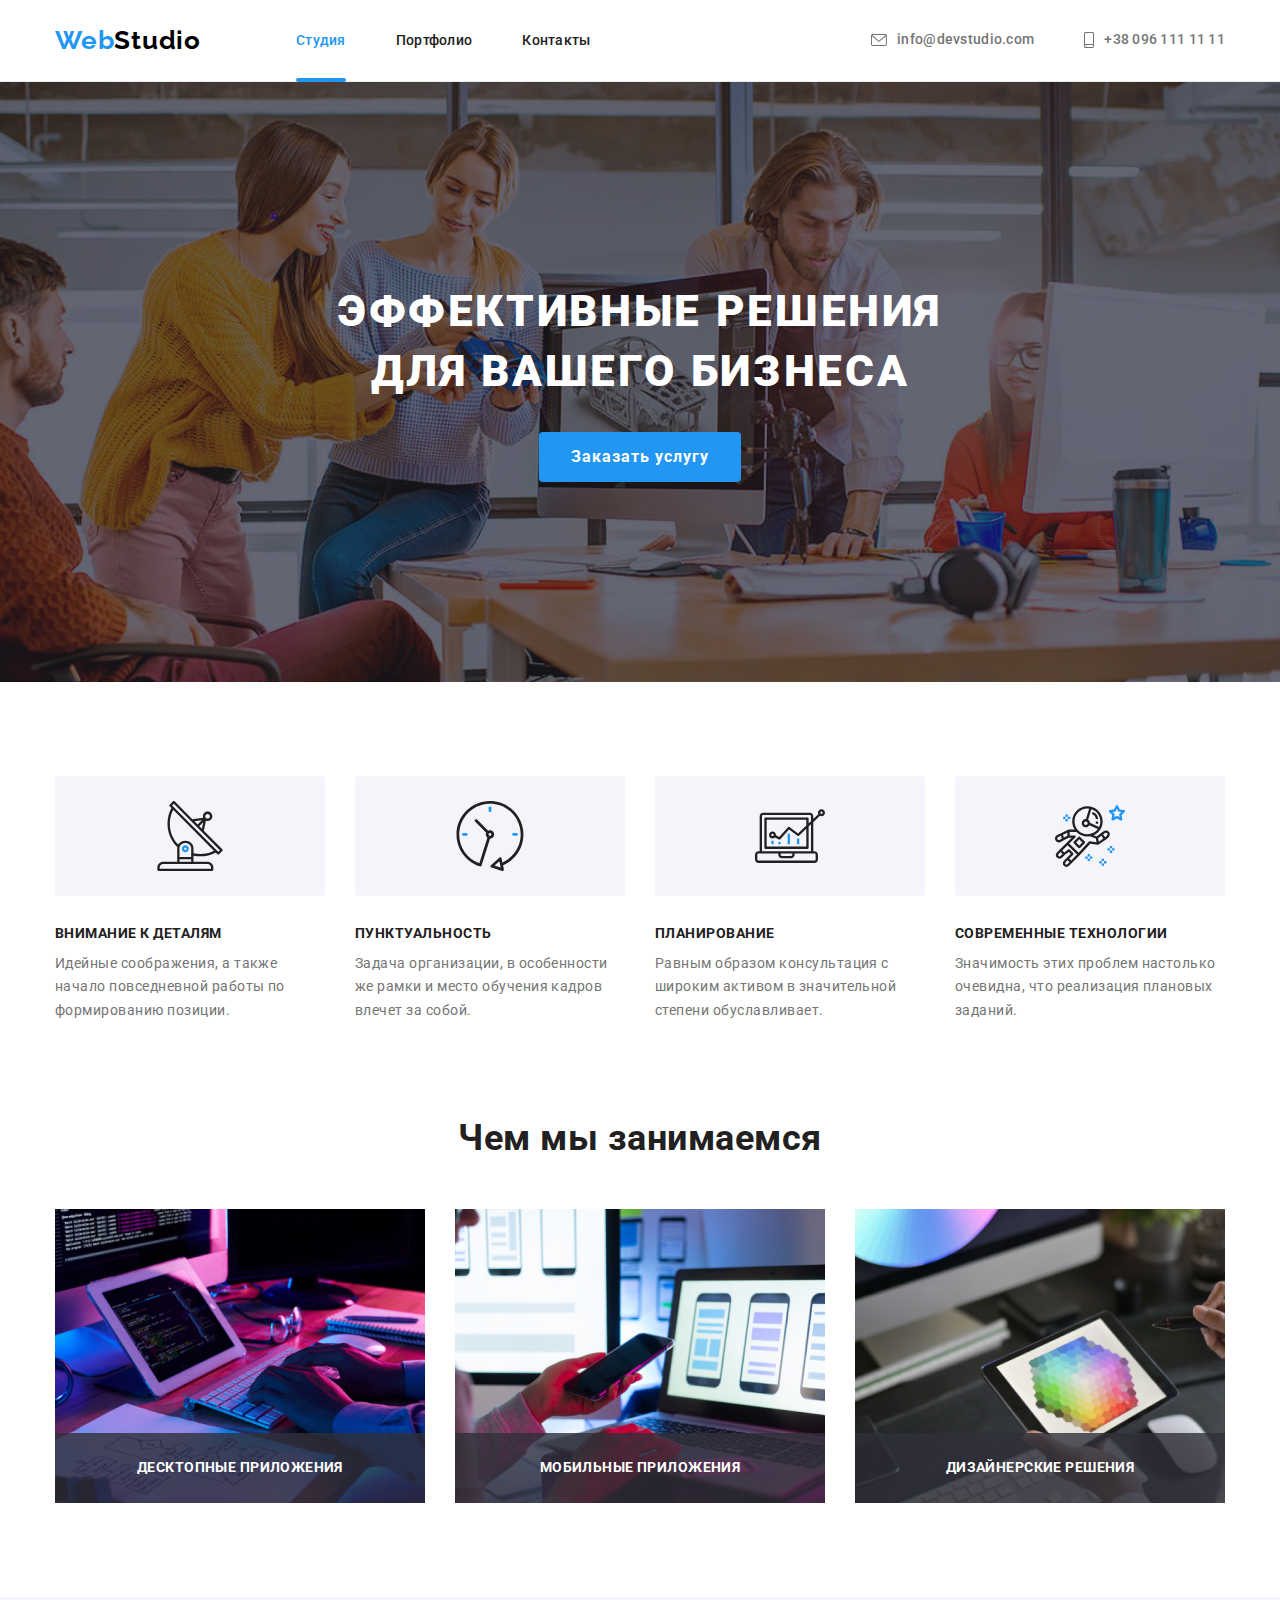
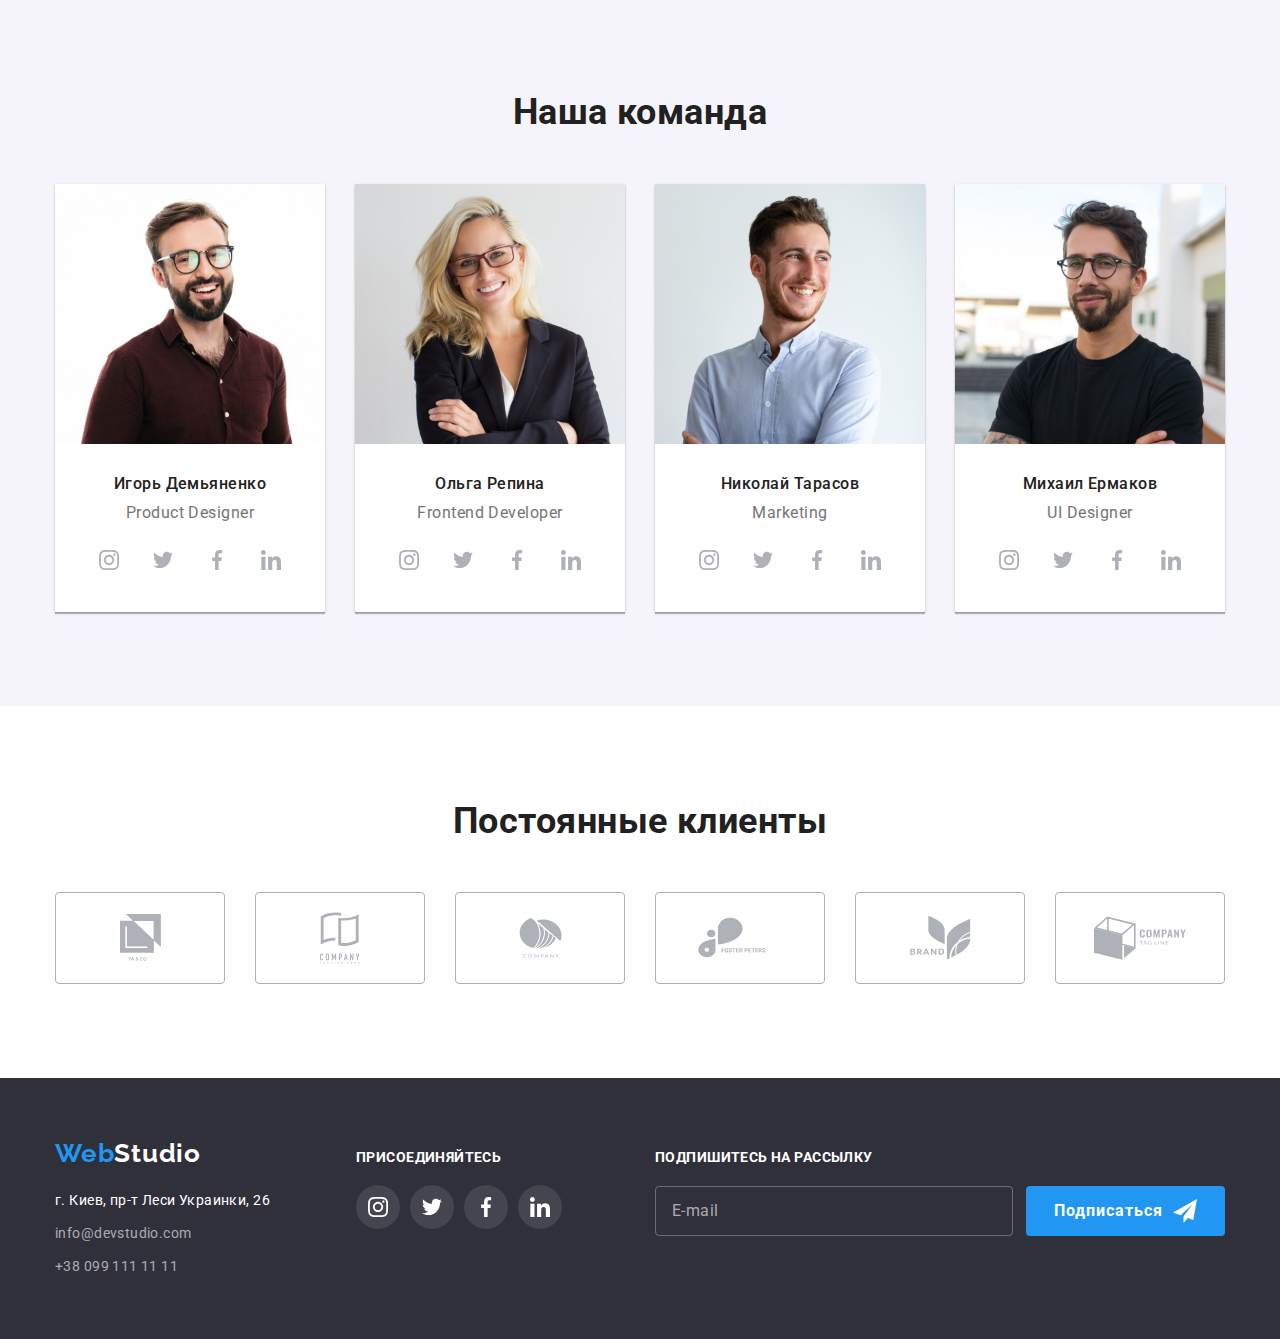
==== commit 6f4ba1d2: "ДЗ 7 версия для сдачи" ====
--- a/index.html
+++ b/index.html
@@ -396,7 +396,7 @@
         <div class="footer__nav">
           <a class="logo-link footer__logo-link link" href="./index.html" lang="en"
             ><span class="logo-link__web">Web</span
-            ><span class="logo-link__studio--dark-theme">Studio</span></a
+            ><span class="logo-link__studio_dark-theme">Studio</span></a
           >
           <address class="address footer__address">
             <ul class="address__list list">
--- a/css/main.min.css
+++ b/css/main.min.css
@@ -1,2 +1,2 @@
-:root{--main-font: "Roboto", sans-serif;--logo-font: "Raleway", sans-serif;--accent-color: #2196f3;--accent-overlay-color: rgba(33, 150, 243, 0.9);--backlight-color: #188ce8;--main-text-color: #757575;--heading-color: #212121;--dark-background-text-color: #ffffff;--section-background-color: #2f303a;--logo-color: #000000;--footer-contacts-color: #ffffff99;--accent-background-color: #f5f4fa;--background-hero-color: #c4c4c4;--activity-background-color: rgba(47, 48, 58, 0.8);--icon-color: #afb1b8;--timing-cubic: cubic-bezier(0.4, 0, 0.2, 1);--modal-backdrop: rgba(0, 0, 0, 0.2);--transition-duration: 250ms;--modal-form-border: rgba(33, 33, 33, 0.2);--placeholder-text-color: rgba(117, 117, 117, 0.5);--footer-form-label-color: rgba(255, 255, 255, 0.6);--footer-form-border-color: rgba(255, 255, 255, 0.3)}.visually-hidden{position:absolute;width:1px;height:1px;margin:-1px;border:0;padding:0;white-space:nowrap;clip-path:inset(100%);clip:rect(0 0 0 0);overflow:hidden}h1,h2,h3,h4,h5,h6,p{margin-top:0;margin-bottom:0}ul{margin-top:0;margin-bottom:0;padding-left:0}img{display:block}.list{list-style:none}.link{text-decoration:none;display:inline-block}body{font-family:var(--main-font);color:var(--main-text-color);letter-spacing:0.03em}.section{padding-top:94px;padding-bottom:94px}.container{width:1200px;padding-left:15px;padding-right:15px;margin:0 auto}.modal-button{min-width:200px;height:50px;border:none;border-radius:4px;padding:10px 32px;font-family:inherit;font-weight:700;font-size:16px;line-height:1.87;text-align:center;letter-spacing:0.06em;color:var(--dark-background-text-color);background-color:var(--accent-color);cursor:pointer;transition:background-color var(--transition-duration) var(--timing-cubic)}.modal-button:hover,.modal-button:focus{background-color:var(--backlight-color);outline:none}.logo-link__web{color:var(--accent-color)}.logo-link__studio{color:var(--logo-color)}.logo-link__studio--dark-theme{color:var(--dark-background-text-color)}.logo-link{font-family:var(--logo-font);font-weight:700;font-size:26px;line-height:1.19}.logo-link:focus{outline:none}.header__logo-link{margin-right:95px}.footer__logo-link{margin-bottom:20px}.header__navigation{display:flex}.nav-list{display:flex;align-items:center}.nav-list__item:not(:last-child){margin-right:50px}.nav-list__link{position:relative;font-weight:500;font-size:14px;line-height:1.14;letter-spacing:0.02em;color:var(--heading-color);transition:color var(--transition-duration) var(--timing-cubic)}.nav-list__link:hover,.nav-list__link:focus{color:var(--accent-color);outline:none}.nav-list__link_current{color:var(--accent-color)}.nav-list__link_current::after{position:absolute;bottom:-33px;content:"";display:block;width:100%;height:4px;border-radius:2px;background-color:var(--accent-color)}.contacts{display:flex}.header__contacts{margin-left:auto}.contacts__link{display:flex;align-items:center;font-weight:500;font-size:14px;line-height:1.14;letter-spacing:0.02em;color:var(--main-text-color);transition:color var(--transition-duration) var(--timing-cubic)}.contacts__link:hover,.contacts__link:focus{color:var(--accent-color);outline:none}.contacts__item{display:flex;align-items:center}.contacts__item:not(:last-child){margin-right:50px}.contacts__mail-icon{fill:currentColor;margin-right:10px}.contacts__tel-icon{fill:currentColor;margin-right:10px}.activity__title,.team__title,.clients__title{margin-bottom:50px;font-size:36px;line-height:1.17;text-align:center;color:var(--heading-color)}.social-list{display:flex;justify-content:space-between}.social-list__link{display:flex;justify-content:center;align-items:center;width:44px;height:44px;border-radius:50%;transition:background-color var(--transition-duration) var(--timing-cubic)}.social-list__link:hover,.social-list__link:focus{background-color:var(--accent-color);outline:none}.social-list__icon{fill:var(--icon-color);transition:fill var(--transition-duration) var(--timing-cubic)}.social-list__link:hover .social-list__icon,.social-list__link:focus .social-list__icon{fill:var(--dark-background-text-color)}.social-list__icon_footer{fill:var(--dark-background-text-color)}.footer__social-wrapper{margin-right:93px}.social-list__item_footer:not(:last-child){margin-right:10px}.social-list__link_footer{background-color:rgba(255,255,255,0.1)}.social-list__link_footer:hover,.social-list__link_footer:focus{background-color:var(--accent-color)}.address{width:231px}.footer__address{margin-right:70px}.address__list-item{font-style:normal;font-weight:400;font-size:14px;line-height:1.71;letter-spacing:0.03em}.address__list-item:not(:last-child){margin-bottom:9px}.address-link{color:var(--dark-background-text-color);transition:color var(--transition-duration) var(--timing-cubic)}.address-link:hover,.address-link:focus{color:var(--accent-color);outline:none}.address__mail-link{color:var(--footer-contacts-color);transition:color var(--transition-duration) var(--timing-cubic)}.address__mail-link:hover,.address__mail-link:focus{color:var(--accent-color);outline:none}.address__tel-link{color:var(--footer-contacts-color);transition:color var(--transition-duration) var(--timing-cubic)}.address__tel-link:hover,.address__tel-link:focus{color:var(--accent-color);outline:none}.subscription-form{display:flex;justify-content:flex-start;align-items:flex-end}.subscription-form__offer{font-weight:700;font-size:14px;line-height:1.14;letter-spacing:0.03em;text-transform:uppercase;color:var(--dark-background-text-color)}.subscription-form__input{background-color:transparent;width:358px;height:50px;margin-right:12px;margin-top:20px;color:var(--dark-background-text-color);border:1px solid var(--footer-form-border-color);border-radius:4px;drop-shadow:0px 4px 4px rgba(0,0,0,0.15);padding:15px 16px;outline:none;transition:border-color var(--transition-duration) var(--timing-cubic)}.subscription-form__input::placeholder{font-size:16px;line-height:1.25;letter-spacing:0.03em;color:var(--footer-form-label-color)}.subscription-form__input:focus{border-color:var(--accent-color)}.subscription-button{display:flex;align-items:center;padding:10px 28px;width:200px;height:50px;font-weight:700;font-size:16px;line-height:1.88;letter-spacing:0.06em;color:var(--dark-background-text-color);background-color:var(--accent-color);border:none;border-radius:4px;outline:none;cursor:pointer;transition:background-color var(--transition-duration) var(--timing-cubic)}.subscription-button:hover,.subscription-button:focus{background-color:var(--backlight-color)}.subscription-button__icon{margin-left:10px;fill:currentColor}.backdrop{position:fixed;top:0;left:0;width:100vw;height:100vh;background-color:var(--modal-backdrop);z-index:100;transition:opacity var(--transition-duration) var(--timing-cubic),visibility var(--transition-duration) var(--timing-cubic)}.is-hidden{opacity:0;visibility:hidden;pointer-events:none}.modal-window{position:absolute;top:50%;left:50%;transform:translate(-50%, -50%) scale(1);width:528px;height:580px;background-color:var(--dark-background-text-color);border-radius:4px;box-shadow:0px 1px 3px rgba(0,0,0,0.12),0px 1px 1px rgba(0,0,0,0.14),0px 2px 1px rgba(0,0,0,0.2);transition:transform var(--transition-duration) var(--timing-cubic);padding:40px}.backdrop.is-hidden .modal-window{transform:translate(-50%, -50%) scale(1.3)}.close-button{position:absolute;top:8px;right:8px;display:flex;justify-content:center;align-items:center;padding:0;width:30px;height:30px;border:1px solid rgba(0,0,0,0.1);border-radius:50%;background-color:transparent;cursor:pointer;outline:none}.close-button:hover .close-button__icon,.close-button:focus .close-button__icon{fill:var(--accent-color)}.modal-form{display:flex;flex-direction:column}.modal-form__heading{font-weight:700;font-size:20px;line-height:23px;text-align:center;letter-spacing:0.03em;color:var(--heading-color);margin-bottom:12px}.modal-form__input-wrapper{position:relative;display:block;margin-top:4px}.modal-form__field{margin-bottom:10px;font-size:12px;line-height:1.17;letter-spacing:0.01em;color:var(--main-text-color)}.modal-form__input{width:100%;height:40px;border:1px solid var(--modal-form-border);border-radius:4px;padding-left:42px;transition:border-color var(--transition-duration) var(--timing-cubic)}.modal-form__input:focus{border-color:var(--accent-color);outline:none}.modal-form__icon{position:absolute;top:50%;left:12px;transform:translateY(-50%);width:18px;height:18px;transition:fill var(--transition-duration) var(--timing-cubic)}.modal-form__input:focus+.modal-form__icon{fill:var(--accent-color)}.modal-form__message{height:120px;width:100%;border:1px solid var(--modal-form-border);border-radius:4px;margin-top:4px;margin-bottom:20px;padding:12px 16px;resize:none;transition:border-color var(--transition-duration) var(--timing-cubic)}.modal-form__message::placeholder{font-size:12px;line-height:1.17;letter-spacing:0.01em;color:var(--placeholder-text-color)}.modal-form__message:focus{border-color:var(--accent-color);outline:none}.modal-form__agreement{font-size:14px;line-height:1.71;letter-spacing:0.03em;color:var(--main-text-color);margin-bottom:30px}.modal-form__agreement::before{content:"";display:inline-block;vertical-align:middle;margin-right:8px;width:16px;height:15px;border:2px solid #000000;border-radius:2px;cursor:pointer;transition:background-color 500ms var(--timing-cubic)}.modal-form__checkbox:checked+.modal-form__agreement::before{background-color:var(--accent-color);border:none;fill:var(--dark-background-text-color);background-image:url("../images/icon-check.svg")}.modal-form__checkbox:focus+.modal-form__agreement::before,.modal-form__checkbox:hover+.modal-form__agreement::before{outline:1px solid var(--accent-color)}.modal-form__contract-link{color:var(--accent-color);transition:color var(--transition-duration) var(--timing-cubic)}.modal-form__contract-link:focus,.modal-form__contract-link:hover{color:var(--backlight-color);outline-color:var(--backlight-color)}.sending-button{align-self:center;padding:10px 55px;font-weight:700;font-size:16px;line-height:1.88;letter-spacing:0.06em;color:var(--dark-background-text-color);background-color:var(--accent-color);box-shadow:0px 4px 4px rgba(0,0,0,0.15);border:none;border-radius:4px;outline:none;transition:background-color var(--transition-duration) var(--timing-cubic),box-shadow var(--transition-duration) var(--timing-cubic);cursor:pointer}.sending-button:hover,.sending-button:focus{background-color:var(--backlight-color);box-shadow:0px 4px 4px rgba(0,0,0,0.35)}.header{border-bottom:1px solid #ececec;padding-top:25px;padding-bottom:25px}.header__container{display:flex;align-items:center}.hero__container{text-align:center}.hero{background-color:var(--section-background-color);padding-top:200px;padding-bottom:200px;margin:0 auto;background-color:var(--background-hero-color);background-image:linear-gradient(rgba(47,48,58,0.4), rgba(47,48,58,0.4)),url("../images/hero/bg-img.jpg");background-repeat:no-repeat;background-position:center;background-size:cover;max-width:1600px}.hero__title{margin:0 auto 30px;width:696px;font-weight:900;font-size:44px;line-height:1.36;text-align:center;letter-spacing:0.06em;text-transform:uppercase;color:var(--dark-background-text-color)}.advantages{padding-top:94px;padding-bottom:47px}.advantages__list{display:flex;flex-wrap:wrap;margin-top:-30px;margin-left:-30px}.advantages__item{margin-top:30px;margin-left:30px}.advantages__icons{display:flex;justify-content:center;align-items:center;width:270px;height:120px;background-color:var(--accent-background-color);border-radius:4px;margin-bottom:30px}.advantages__title{margin-bottom:10px;font-size:14px;line-height:1.14;text-transform:uppercase;color:var(--heading-color)}.advantages__text{width:270px;font-size:14px;line-height:1.71}.activity{padding-top:47px;padding-bottom:94px}.activity__list{display:flex;flex-wrap:wrap;margin-top:-30px;margin-left:-30px}.activity__item{position:relative;margin-top:30px;margin-left:30px}.activity__image-overlay{position:absolute;bottom:0;width:100%;height:70px;display:flex;justify-content:center;align-items:center;font-weight:700;font-size:14px;line-height:1.14;text-align:center;letter-spacing:0.03em;text-transform:uppercase;color:var(--dark-background-text-color);background-color:var(--activity-background-color)}.team{background-color:var(--accent-background-color)}.team__list{display:flex;flex-wrap:wrap;margin-left:-30px;margin-top:-30px;justify-content:space-between}.team__content{padding:30px 32px;background-color:var(--dark-background-text-color);border-bottom-left-radius:4px;border-bottom-right-radius:4px}.team__member{flex-basis:calc((100% - 120px) / 4);margin-left:30px;margin-top:30px;box-shadow:0px 1px 3px rgba(0,0,0,0.12),0px 1px 1px rgba(0,0,0,0.14),0px 2px 1px rgba(0,0,0,0.2)}.team__member-name{margin-bottom:10px;text-align:center;font-weight:500;font-size:16px;line-height:1.19;color:var(--heading-color)}.team__member-position{text-align:center;font-size:16px;line-height:1.19;margin-bottom:16px}.clients__list{display:flex;justify-content:space-between}.clients__link{display:flex;justify-content:center;align-items:center;border:1px solid var(--icon-color);border-radius:4px;width:170px;height:92px;transition:border-color var(--transition-duration) var(--timing-cubic)}.clients__link:hover,.clients__link:focus{border:1px solid var(--accent-color);outline:none}.clients__icon{fill:var(--icon-color);transition:fill var(--transition-duration) var(--timing-cubic)}.clients__link:hover .clients__icon,.clients__link:focus .clients__icon{fill:var(--accent-color)}.container__filters{display:flex;justify-content:center;margin-bottom:50px}.filters__item:not(:last-child){margin-right:8px}.filters__button{padding:6px 22px;border:none;border-radius:4px;font-weight:500;font-size:16px;line-height:1.62;color:var(--heading-color);background-color:var(--accent-background-color);cursor:pointer;transition:color var(--transition-duration) var(--timing-cubic),background-color var(--transition-duration) var(--timing-cubic),box-shadow var(--transition-duration) var(--timing-cubic)}.filters__button:hover,.filters__button:focus{color:var(--dark-background-text-color);background-color:var(--accent-color);box-shadow:0px 3px 1px rgba(0,0,0,0.1),0px 1px 2px rgba(0,0,0,0.08),0px 2px 2px rgba(0,0,0,0.12);outline:none}.portfolio{display:flex;flex-wrap:wrap;margin-top:-30px;margin-left:-30px}.portfolio__caption{padding:20px 24px;border-bottom:1px solid var(--accent-background-color);border-left:1px solid var(--accent-background-color);border-right:1px solid var(--accent-background-color)}.portfolio__card{flex-basis:calc((100% - 90px) / 3);margin-top:30px;margin-left:30px}.portfolio__link{transition:box-shadow var(--transition-duration) var(--timing-cubic)}.portfolio__link:hover,.portfolio__link:focus{box-shadow:0px 1px 1px rgba(0,0,0,0.12),0px 4px 4px rgba(0,0,0,0.06),1px 4px 6px rgba(0,0,0,0.16);outline:none}.portfolio__wrapper{position:relative;overflow:hidden}.portfolio__overlay{position:absolute;top:0;left:0;height:100%;width:100%;padding:63px 24px;font-size:18px;line-height:1.56;letter-spacing:0.03em;color:var(--dark-background-text-color);background:var(--accent-overlay-color);overflow:auto;transform:translateY(100%);transition:transform var(--transition-duration) var(--timing-cubic)}.portfolio__link:hover .portfolio__overlay,.portfolio__link:focus .portfolio__overlay{transform:translateY(0)}.portfolio__title{margin-bottom:4px;font-size:18px;line-height:2;letter-spacing:0.06em;color:var(--heading-color)}.portfolio__description{font-size:16px;line-height:1.87;color:var(--main-text-color)}.abbr{text-transform:uppercase}.footer{background-color:var(--section-background-color);padding-top:60px;padding-bottom:60px}.footer-container{display:flex;align-items:baseline}.footer__social-title{font-size:14px;line-height:16px;letter-spacing:0.03em;text-transform:uppercase;color:var(--dark-background-text-color);margin-bottom:20px}
+:root{--main-font: "Roboto", sans-serif;--logo-font: "Raleway", sans-serif;--accent-color: #2196f3;--accent-overlay-color: rgba(33, 150, 243, 0.9);--backlight-color: #188ce8;--main-text-color: #757575;--heading-color: #212121;--dark-background-text-color: #ffffff;--section-background-color: #2f303a;--logo-color: #000000;--footer-contacts-color: #ffffff99;--accent-background-color: #f5f4fa;--background-hero-color: #c4c4c4;--activity-background-color: rgba(47, 48, 58, 0.8);--icon-color: #afb1b8;--timing-cubic: cubic-bezier(0.4, 0, 0.2, 1);--modal-backdrop: rgba(0, 0, 0, 0.2);--transition-duration: 250ms;--modal-form-border: rgba(33, 33, 33, 0.2);--placeholder-text-color: rgba(117, 117, 117, 0.5);--footer-form-label-color: rgba(255, 255, 255, 0.6);--footer-form-border-color: rgba(255, 255, 255, 0.3)}.visually-hidden{position:absolute;width:1px;height:1px;margin:-1px;border:0;padding:0;white-space:nowrap;clip-path:inset(100%);clip:rect(0 0 0 0);overflow:hidden}h1,h2,h3,h4,h5,h6,p{margin-top:0;margin-bottom:0}ul{margin-top:0;margin-bottom:0;padding-left:0}img{display:block}.list{list-style:none}.link{text-decoration:none;display:inline-block}body{font-family:var(--main-font);color:var(--main-text-color);letter-spacing:0.03em}.section{padding-top:94px;padding-bottom:94px}.container{width:1200px;padding-left:15px;padding-right:15px;margin:0 auto}.modal-button{min-width:200px;height:50px;border:none;border-radius:4px;padding:10px 32px;font-family:inherit;font-weight:700;font-size:16px;line-height:1.88;letter-spacing:.06em;text-align:center;color:var(--dark-background-text-color);background-color:var(--accent-color);cursor:pointer;transition:background-color var(--transition-duration) var(--timing-cubic)}.modal-button:hover,.modal-button:focus{background-color:var(--backlight-color);outline:none}.logo-link__web{color:var(--accent-color)}.logo-link__studio{color:var(--logo-color)}.logo-link__studio_dark-theme{color:var(--dark-background-text-color)}.logo-link{font-family:var(--logo-font);font-weight:700;font-size:26px;line-height:1.19;letter-spacing:.03em}.logo-link:focus{outline:none}.header__logo-link{margin-right:95px}.footer__logo-link{margin-bottom:20px}.header__navigation{display:flex}.nav-list{display:flex;align-items:center}.nav-list__item:not(:last-child){margin-right:50px}.nav-list__link{position:relative;font-weight:500;font-size:14px;line-height:1.14;letter-spacing:.02em;color:var(--heading-color);transition:color var(--transition-duration) var(--timing-cubic)}.nav-list__link:hover,.nav-list__link:focus{color:var(--accent-color);outline:none}.nav-list__link_current{color:var(--accent-color)}.nav-list__link_current::after{position:absolute;bottom:-33px;content:"";display:block;width:100%;height:4px;border-radius:2px;background-color:var(--accent-color)}.contacts{display:flex}.header__contacts{margin-left:auto}.contacts__link{display:flex;align-items:center;font-weight:500;font-size:14px;line-height:1.14;letter-spacing:.02em;color:var(--main-text-color);transition:color var(--transition-duration) var(--timing-cubic)}.contacts__link:hover,.contacts__link:focus{color:var(--accent-color);outline:none}.contacts__item{display:flex;align-items:center}.contacts__item:not(:last-child){margin-right:50px}.contacts__mail-icon{fill:currentColor;margin-right:10px}.contacts__tel-icon{fill:currentColor;margin-right:10px}.activity__title,.team__title,.clients__title{margin-bottom:50px;font-size:36px;line-height:1.17;text-align:center;color:var(--heading-color)}.social-list{display:flex;justify-content:space-between}.social-list__link{display:flex;justify-content:center;align-items:center;width:44px;height:44px;border-radius:50%;transition:background-color var(--transition-duration) var(--timing-cubic)}.social-list__link:hover,.social-list__link:focus{background-color:var(--accent-color);outline:none}.social-list__icon{fill:var(--icon-color);transition:fill var(--transition-duration) var(--timing-cubic)}.social-list__link:hover .social-list__icon,.social-list__link:focus .social-list__icon{fill:var(--dark-background-text-color)}.social-list__icon_footer{fill:var(--dark-background-text-color)}.footer__social-wrapper{margin-right:93px}.social-list__item_footer:not(:last-child){margin-right:10px}.social-list__link_footer{background-color:rgba(255,255,255,0.1)}.social-list__link_footer:hover,.social-list__link_footer:focus{background-color:var(--accent-color)}.address{width:231px}.footer__address{margin-right:70px}.address__list-item{font-style:normal;font-weight:400;font-size:14px;line-height:1.71;letter-spacing:.03em}.address__list-item:not(:last-child){margin-bottom:9px}.address-link{color:var(--dark-background-text-color);transition:color var(--transition-duration) var(--timing-cubic)}.address-link:hover,.address-link:focus{color:var(--accent-color);outline:none}.address__mail-link{color:var(--footer-contacts-color);transition:color var(--transition-duration) var(--timing-cubic)}.address__mail-link:hover,.address__mail-link:focus{color:var(--accent-color);outline:none}.address__tel-link{color:var(--footer-contacts-color);transition:color var(--transition-duration) var(--timing-cubic)}.address__tel-link:hover,.address__tel-link:focus{color:var(--accent-color);outline:none}.subscription-form{display:flex;justify-content:flex-start;align-items:flex-end}.subscription-form__offer{font-weight:700;font-size:14px;line-height:1.14;letter-spacing:.03em;text-transform:uppercase;color:var(--dark-background-text-color)}.subscription-form__input{background-color:transparent;width:358px;height:50px;margin-right:12px;margin-top:20px;color:var(--dark-background-text-color);border:1px solid var(--footer-form-border-color);border-radius:4px;drop-shadow:0px 4px 4px rgba(0,0,0,0.15);padding:15px 16px;outline:none;transition:border-color var(--transition-duration) var(--timing-cubic)}.subscription-form__input::placeholder{font-size:16px;line-height:1.25;letter-spacing:0.03em;color:var(--footer-form-label-color)}.subscription-form__input:focus{border-color:var(--accent-color)}.subscription-button{display:flex;align-items:center;padding:10px 28px;width:200px;height:50px;font-weight:700;font-size:16px;line-height:1.88;letter-spacing:.06em;color:var(--dark-background-text-color);background-color:var(--accent-color);border:none;border-radius:4px;outline:none;cursor:pointer;transition:background-color var(--transition-duration) var(--timing-cubic)}.subscription-button:hover,.subscription-button:focus{background-color:var(--backlight-color)}.subscription-button__icon{margin-left:10px;fill:currentColor}.backdrop{position:fixed;top:0;left:0;width:100vw;height:100vh;background-color:var(--modal-backdrop);z-index:100;transition:opacity var(--transition-duration) var(--timing-cubic),visibility var(--transition-duration) var(--timing-cubic)}.is-hidden{opacity:0;visibility:hidden;pointer-events:none}.modal-window{position:absolute;top:50%;left:50%;transform:translate(-50%, -50%) scale(1);width:528px;height:580px;background-color:var(--dark-background-text-color);border-radius:4px;box-shadow:0px 1px 3px rgba(0,0,0,0.12),0px 1px 1px rgba(0,0,0,0.14),0px 2px 1px rgba(0,0,0,0.2);transition:transform var(--transition-duration) var(--timing-cubic);padding:40px}.backdrop.is-hidden .modal-window{transform:translate(-50%, -50%) scale(1.3)}.close-button{position:absolute;top:8px;right:8px;display:flex;justify-content:center;align-items:center;padding:0;width:30px;height:30px;border:1px solid rgba(0,0,0,0.1);border-radius:50%;background-color:transparent;cursor:pointer;outline:none}.close-button:hover .close-button__icon,.close-button:focus .close-button__icon{fill:var(--accent-color)}.modal-form{display:flex;flex-direction:column}.modal-form__heading{font-weight:700;font-size:20px;line-height:1.15;letter-spacing:.03em;text-align:center;color:var(--heading-color);margin-bottom:12px}.modal-form__input-wrapper{position:relative;display:block;margin-top:4px}.modal-form__field{margin-bottom:10px;font-size:12px;line-height:1.17;letter-spacing:0.01em;color:var(--main-text-color)}.modal-form__input{width:100%;height:40px;border:1px solid var(--modal-form-border);border-radius:4px;padding-left:42px;transition:border-color var(--transition-duration) var(--timing-cubic)}.modal-form__input:focus{border-color:var(--accent-color);outline:none}.modal-form__icon{position:absolute;top:50%;left:12px;transform:translateY(-50%);width:18px;height:18px;transition:fill var(--transition-duration) var(--timing-cubic)}.modal-form__input:focus+.modal-form__icon{fill:var(--accent-color)}.modal-form__message{height:120px;width:100%;border:1px solid var(--modal-form-border);border-radius:4px;margin-top:4px;margin-bottom:20px;padding:12px 16px;resize:none;transition:border-color var(--transition-duration) var(--timing-cubic)}.modal-form__message::placeholder{font-size:12px;line-height:1.17;letter-spacing:0.01em;color:var(--placeholder-text-color)}.modal-form__message:focus{border-color:var(--accent-color);outline:none}.modal-form__agreement{font-size:14px;line-height:1.71;letter-spacing:0.03em;color:var(--main-text-color);margin-bottom:30px}.modal-form__agreement::before{content:"";display:inline-block;vertical-align:middle;margin-right:8px;width:16px;height:15px;border:2px solid #000000;border-radius:2px;cursor:pointer;transition:background-color 500ms var(--timing-cubic)}.modal-form__checkbox:checked+.modal-form__agreement::before{background-color:var(--accent-color);border:none;fill:var(--dark-background-text-color);background-image:url("../images/icon-check.svg")}.modal-form__checkbox:focus+.modal-form__agreement::before,.modal-form__checkbox:hover+.modal-form__agreement::before{outline:1px solid var(--accent-color)}.modal-form__contract-link{color:var(--accent-color);transition:color var(--transition-duration) var(--timing-cubic)}.modal-form__contract-link:focus,.modal-form__contract-link:hover{color:var(--backlight-color);outline-color:var(--backlight-color)}.sending-button{align-self:center;padding:10px 55px;font-weight:700;font-size:16px;line-height:1.88;letter-spacing:.06em;color:var(--dark-background-text-color);background-color:var(--accent-color);box-shadow:0px 4px 4px rgba(0,0,0,0.15);border:none;border-radius:4px;outline:none;transition:background-color var(--transition-duration) var(--timing-cubic),box-shadow var(--transition-duration) var(--timing-cubic);cursor:pointer}.sending-button:hover,.sending-button:focus{background-color:var(--backlight-color);box-shadow:0px 4px 4px rgba(0,0,0,0.35)}.header{border-bottom:1px solid #ececec;padding-top:25px;padding-bottom:25px}.header__container{display:flex;align-items:center}.hero__container{text-align:center}.hero{background-color:var(--section-background-color);padding-top:200px;padding-bottom:200px;margin:0 auto;background-color:var(--background-hero-color);background-image:linear-gradient(rgba(47,48,58,0.4), rgba(47,48,58,0.4)),url("../images/hero/bg-img.jpg");background-repeat:no-repeat;background-position:center;background-size:cover;max-width:1600px}.hero__title{margin:0 auto 30px;width:696px;font-weight:900;font-size:44px;line-height:1.36;letter-spacing:.06em;text-align:center;text-transform:uppercase;color:var(--dark-background-text-color)}.advantages{padding-top:94px;padding-bottom:47px}.advantages__list{display:flex;flex-wrap:wrap;margin-top:-30px;margin-left:-30px}.advantages__item{margin-top:30px;margin-left:30px}.advantages__icons{display:flex;justify-content:center;align-items:center;width:270px;height:120px;background-color:var(--accent-background-color);border-radius:4px;margin-bottom:30px}.advantages__title{margin-bottom:10px;font-size:14px;line-height:1.14;text-transform:uppercase;color:var(--heading-color)}.advantages__text{width:270px;font-size:14px;line-height:1.71}.activity{padding-top:47px;padding-bottom:94px}.activity__list{display:flex;flex-wrap:wrap;margin-top:-30px;margin-left:-30px}.activity__item{position:relative;margin-top:30px;margin-left:30px}.activity__image-overlay{position:absolute;bottom:0;width:100%;height:70px;display:flex;justify-content:center;align-items:center;font-weight:700;font-size:14px;line-height:1.14;letter-spacing:.03em;text-align:center;text-transform:uppercase;color:var(--dark-background-text-color);background-color:var(--activity-background-color)}.team{background-color:var(--accent-background-color)}.team__list{display:flex;flex-wrap:wrap;margin-left:-30px;margin-top:-30px;justify-content:space-between}.team__content{padding:30px 32px;background-color:var(--dark-background-text-color);border-bottom-left-radius:4px;border-bottom-right-radius:4px}.team__member{flex-basis:calc((100% - 120px) / 4);margin-left:30px;margin-top:30px;box-shadow:0px 1px 3px rgba(0,0,0,0.12),0px 1px 1px rgba(0,0,0,0.14),0px 2px 1px rgba(0,0,0,0.2)}.team__member-name{margin-bottom:10px;text-align:center;font-weight:500;font-size:16px;line-height:1.19;letter-spacing:.03em;color:var(--heading-color)}.team__member-position{text-align:center;font-size:16px;line-height:1.19;margin-bottom:16px}.clients__list{display:flex;justify-content:space-between}.clients__link{display:flex;justify-content:center;align-items:center;border:1px solid var(--icon-color);border-radius:4px;width:170px;height:92px;transition:border-color var(--transition-duration) var(--timing-cubic)}.clients__link:hover,.clients__link:focus{border:1px solid var(--accent-color);outline:none}.clients__icon{fill:var(--icon-color);transition:fill var(--transition-duration) var(--timing-cubic)}.clients__link:hover .clients__icon,.clients__link:focus .clients__icon{fill:var(--accent-color)}.container__filters{display:flex;justify-content:center;margin-bottom:50px}.filters__item:not(:last-child){margin-right:8px}.filters__button{padding:6px 22px;border:none;border-radius:4px;font-weight:500;font-size:16px;line-height:1.63;letter-spacing:.03em;color:var(--heading-color);background-color:var(--accent-background-color);cursor:pointer;transition:color var(--transition-duration) var(--timing-cubic),background-color var(--transition-duration) var(--timing-cubic),box-shadow var(--transition-duration) var(--timing-cubic)}.filters__button:hover,.filters__button:focus{color:var(--dark-background-text-color);background-color:var(--accent-color);box-shadow:0px 3px 1px rgba(0,0,0,0.1),0px 1px 2px rgba(0,0,0,0.08),0px 2px 2px rgba(0,0,0,0.12);outline:none}.portfolio{display:flex;flex-wrap:wrap;margin-top:-30px;margin-left:-30px}.portfolio__caption{padding:20px 24px;border-bottom:1px solid var(--accent-background-color);border-left:1px solid var(--accent-background-color);border-right:1px solid var(--accent-background-color)}.portfolio__card{flex-basis:calc((100% - 90px) / 3);margin-top:30px;margin-left:30px}.portfolio__link{transition:box-shadow var(--transition-duration) var(--timing-cubic)}.portfolio__link:hover,.portfolio__link:focus{box-shadow:0px 1px 1px rgba(0,0,0,0.12),0px 4px 4px rgba(0,0,0,0.06),1px 4px 6px rgba(0,0,0,0.16);outline:none}.portfolio__wrapper{position:relative;overflow:hidden}.portfolio__overlay{position:absolute;top:0;left:0;height:100%;width:100%;padding:63px 24px;font-size:18px;line-height:1.56;letter-spacing:0.03em;color:var(--dark-background-text-color);background:var(--accent-overlay-color);overflow:auto;transform:translateY(100%);transition:transform var(--transition-duration) var(--timing-cubic)}.portfolio__link:hover .portfolio__overlay,.portfolio__link:focus .portfolio__overlay{transform:translateY(0)}.portfolio__title{margin-bottom:4px;font-size:18px;line-height:2;letter-spacing:0.06em;color:var(--heading-color)}.portfolio__description{font-size:16px;line-height:1.87;color:var(--main-text-color)}.abbr{text-transform:uppercase}.footer{background-color:var(--section-background-color);padding-top:60px;padding-bottom:60px}.footer-container{display:flex;align-items:baseline}.footer__social-title{font-size:14px;line-height:16px;letter-spacing:0.03em;text-transform:uppercase;color:var(--dark-background-text-color);margin-bottom:20px}
 /*# sourceMappingURL=main.min.css.map */